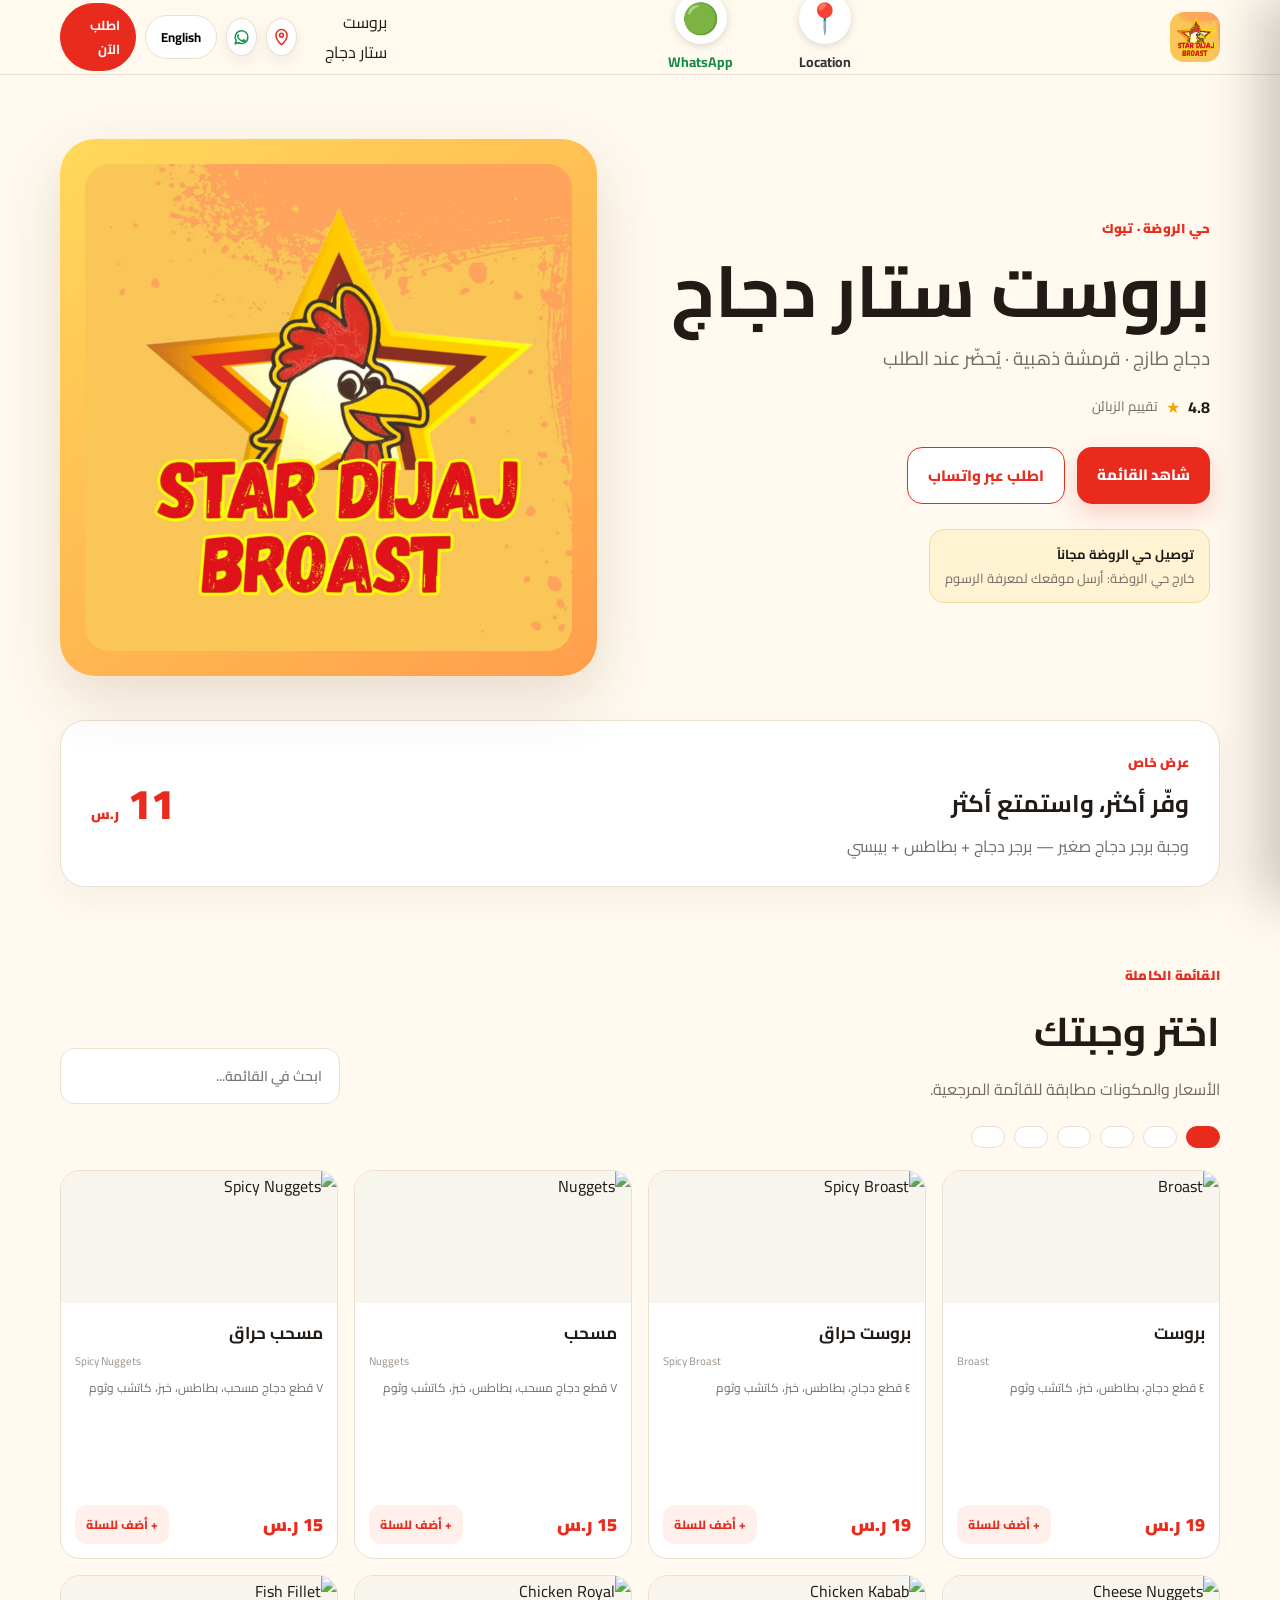
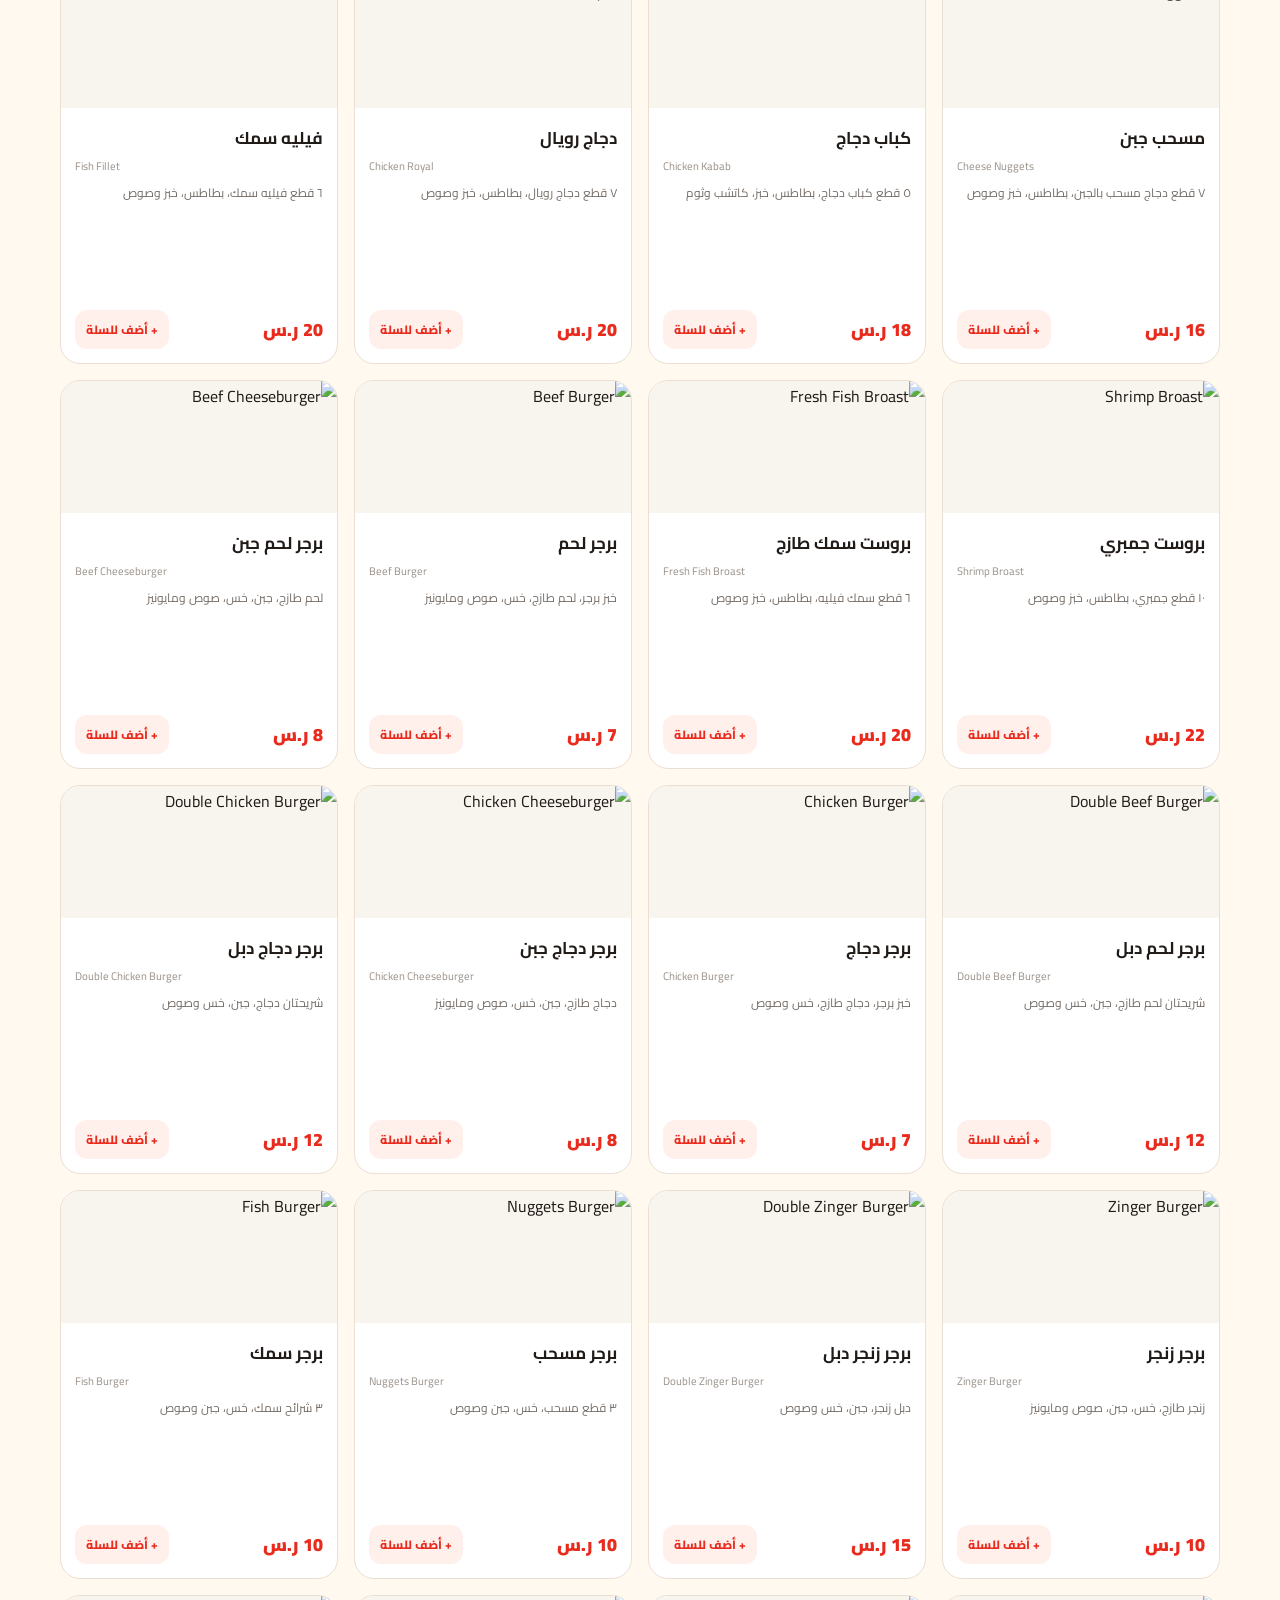
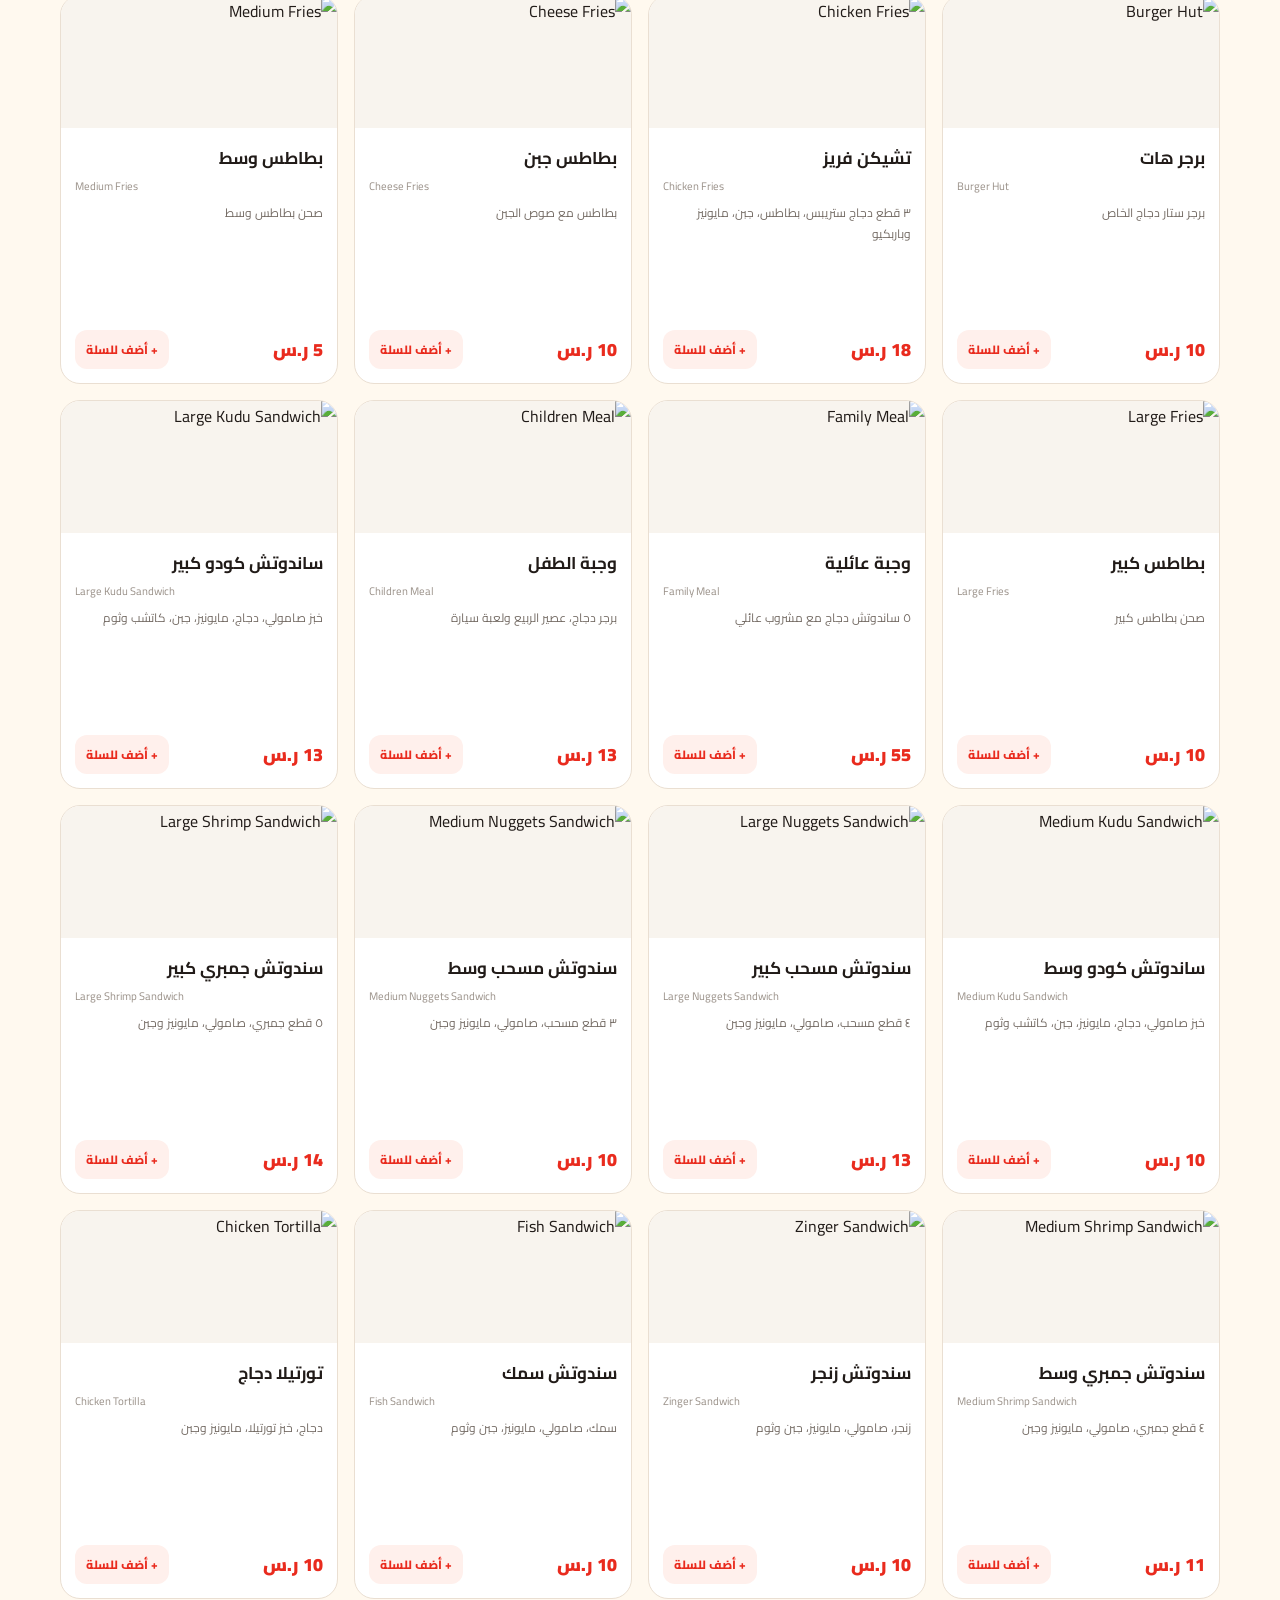
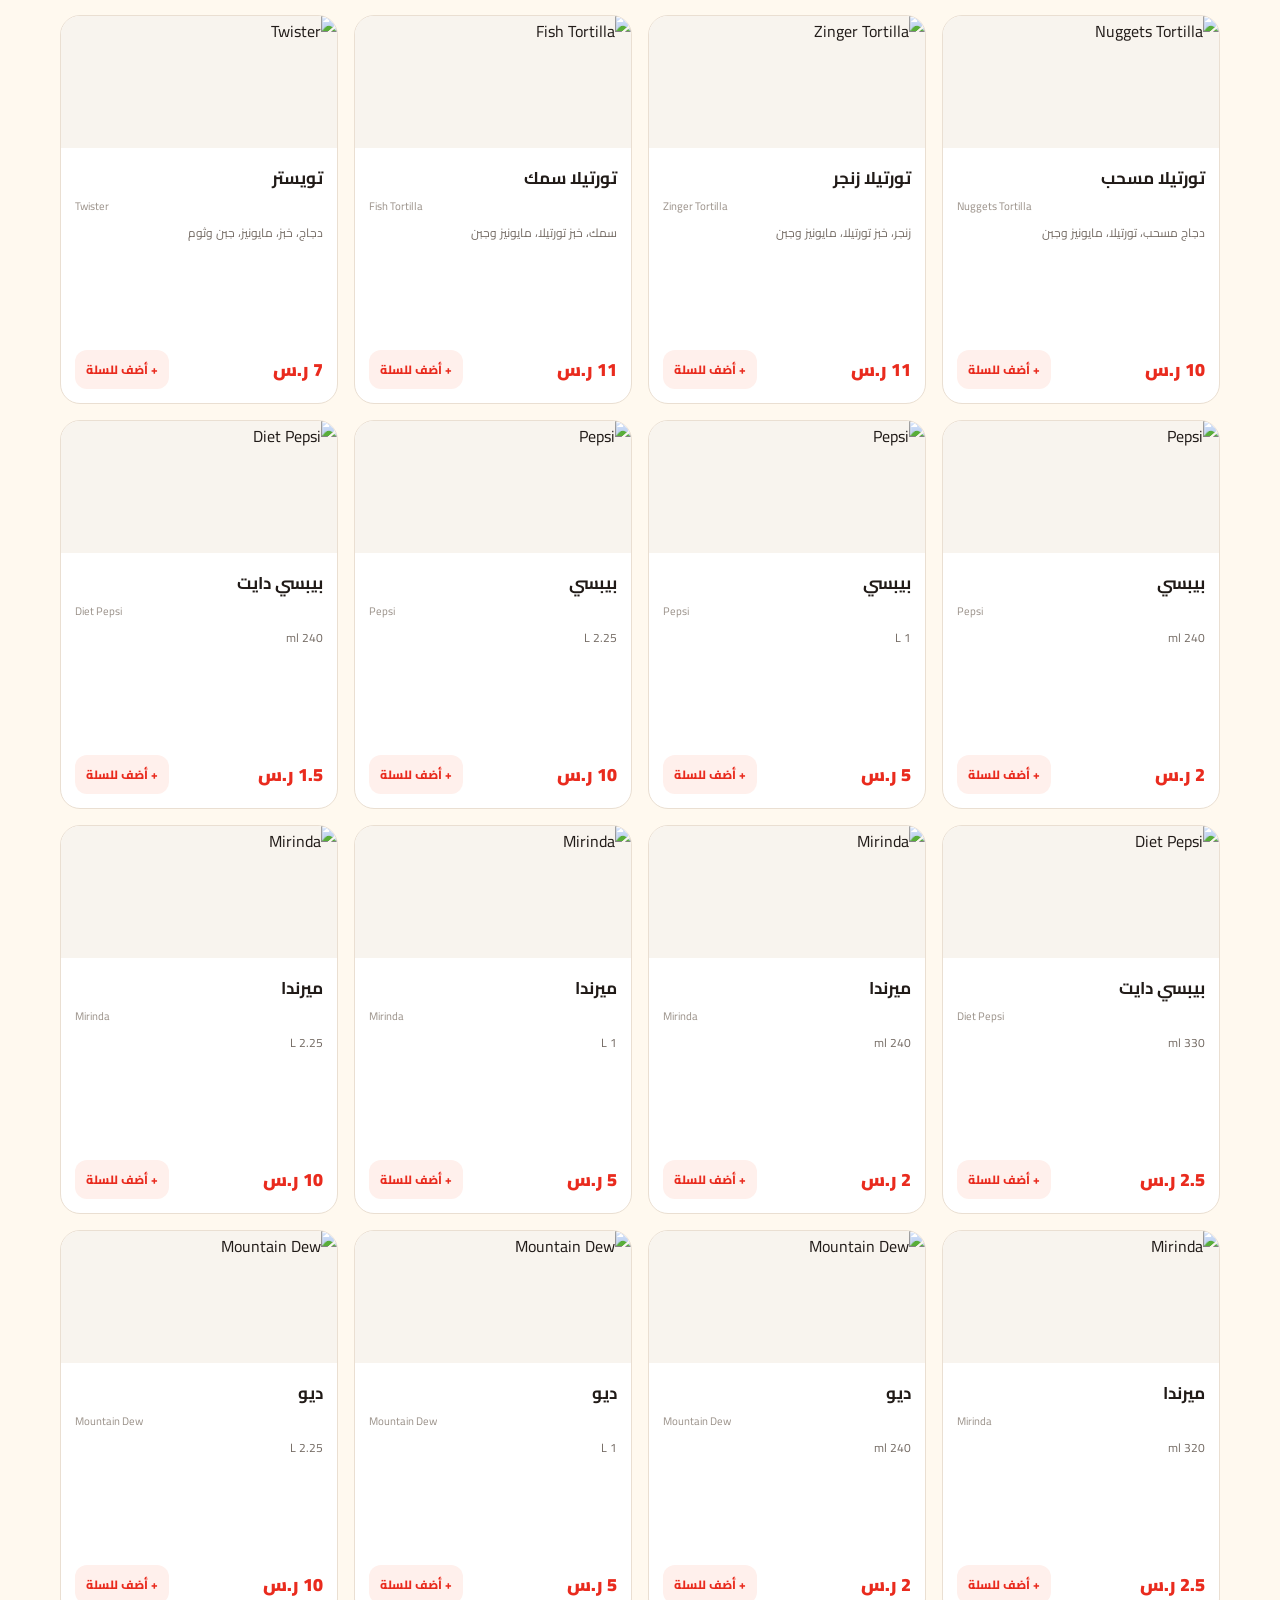
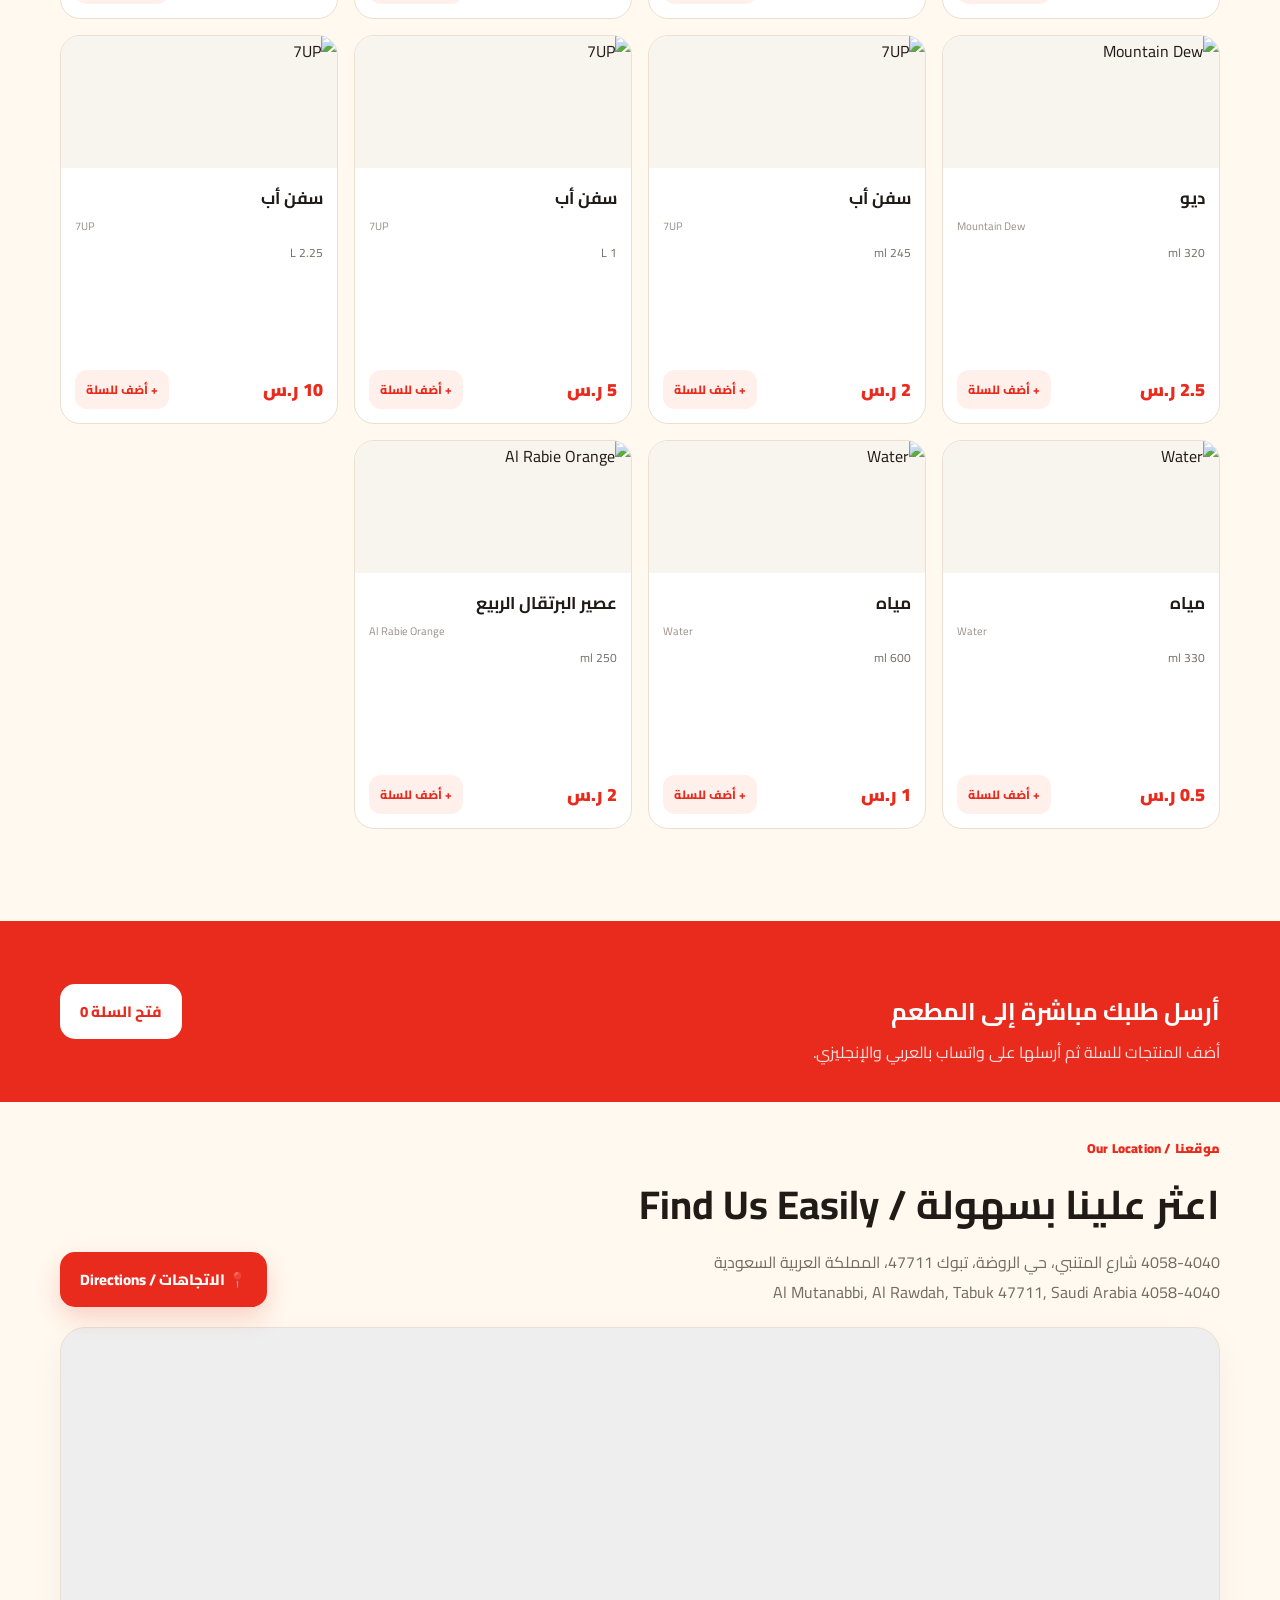
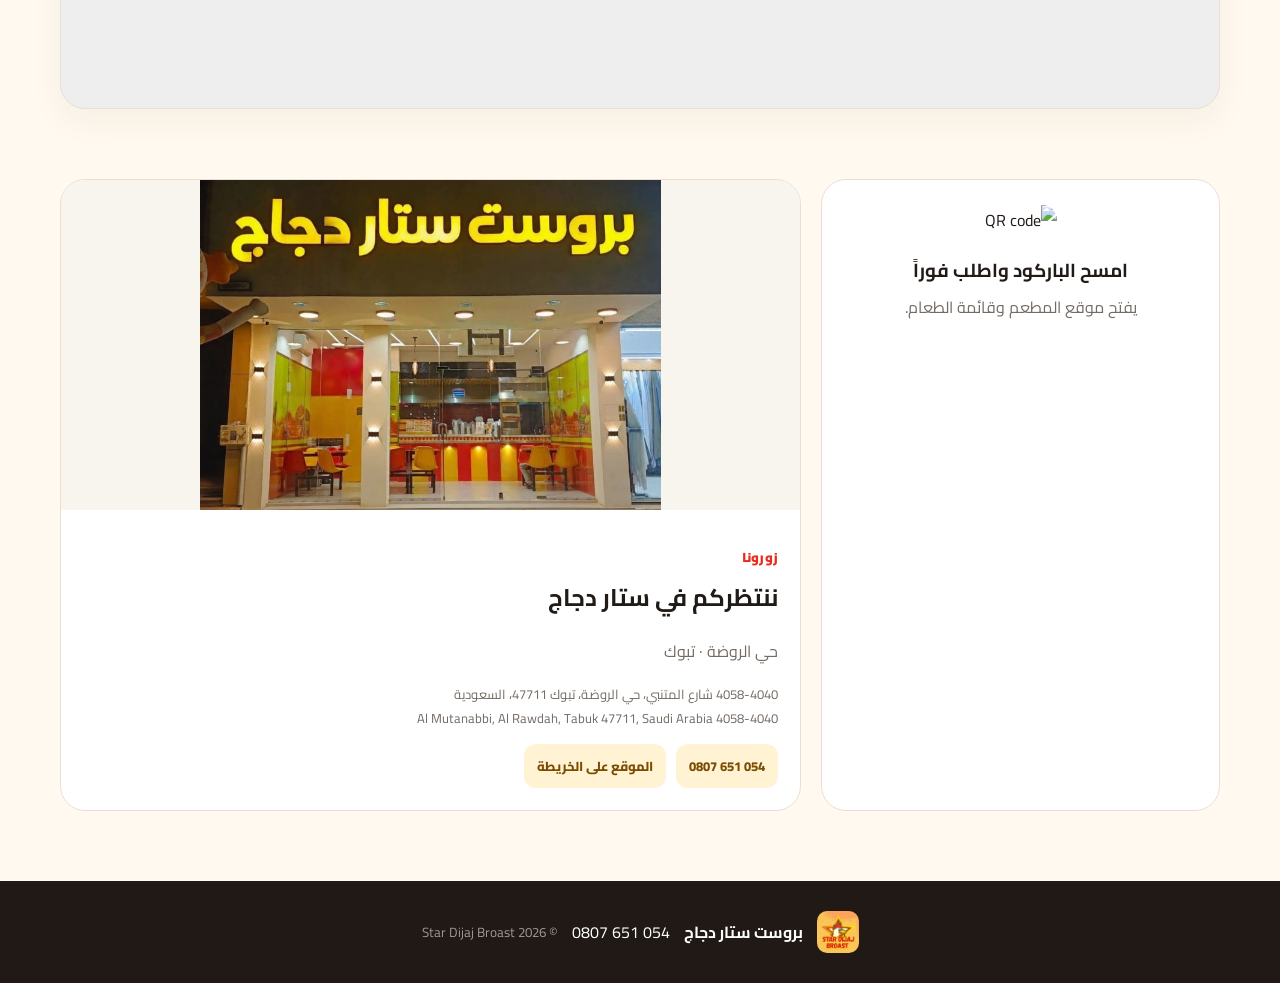
==== index.html @ d55aab8c "Initial commit via Netlify [skip ci]" ====
<!doctype html>
<html lang="ar" dir="rtl">
<head>
<meta charset="utf-8">
<meta name="viewport" content="width=device-width,initial-scale=1">
<title>بروست ستار دجاج | Star Dijaj Broast</title>
<meta name="description" content="بروست ستار دجاج — طازج، مقرمش ولذيذ. حي الروضة، تبوك.">
<link rel="preconnect" href="https://fonts.googleapis.com">
<link rel="preconnect" href="https://fonts.gstatic.com" crossorigin>
<link href="https://fonts.googleapis.com/css2?family=Cairo:wght@400;600;700;800;900&display=swap" rel="stylesheet">
<link rel="stylesheet" href="style.css">
</head>
<body>
<header class="top">
  <div class="nav wrap">
    <a class="brand" href="#home"><img src="assets/logo.jpg" alt="Star Dijaj Broast">
<div class="logo-quick-actions" aria-label="Quick actions">
  <a class="logo-quick-action" href="https://www.google.com/maps/search/?api=1&query=Star+Dijaj+Broast,+4058-4040+Al+Mutanabbi,+Arrwadhah,+Tabuk+47711" target="_blank" rel="noopener" aria-label="Location">
    <span class="logo-action-icon location-icon">📍</span>
    <span>Location</span>
  </a>
  <a class="logo-quick-action whatsapp-quick" href="https://wa.me/966546510807" target="_blank" rel="noopener" aria-label="WhatsApp">
    <span class="logo-action-icon whatsapp-icon">🟢</span>
    <span>WhatsApp</span>
  </a>
</div><span>بروست ستار دجاج</span></a>
    <div class="nav-actions">
      <a class="icon-link location-icon" href="https://www.google.com/maps/search/?api=1&query=Star+Dijaj+Broast,+4058-4040+Al+Mutanabbi,+Arrwadhah,+Tabuk+47711" target="_blank" rel="noopener" aria-label="الموقع / Location" title="الموقع / Location">
        <svg viewBox="0 0 24 24" aria-hidden="true"><path d="M12 21s7-6.1 7-12A7 7 0 1 0 5 9c0 5.9 7 12 7 12Z"/><circle cx="12" cy="9" r="2.4"/></svg>
      </a>
      <a class="icon-link whatsapp-icon" href="https://wa.me/966546510807" target="_blank" rel="noopener" aria-label="واتساب / WhatsApp" title="واتساب / WhatsApp">
        <svg viewBox="0 0 24 24" aria-hidden="true"><path d="M20 11.6a8 8 0 0 1-11.8 7L4 20l1.4-4.1A8 8 0 1 1 20 11.6Z"/><path d="M9.2 8.3c-.2-.4-.4-.4-.7-.4h-.6c-.2 0-.5.1-.7.4-.2.3-.9.9-.9 2.1s.9 2.4 1 2.6c.1.2 1.8 2.9 4.5 3.9 2.2.9 2.7.7 3.2.7.5-.1 1.7-.7 1.9-1.3.2-.6.2-1.1.1-1.2-.1-.1-.3-.2-.6-.3l-1.8-.9c-.3-.1-.5-.1-.7.2l-.7.9c-.2.2-.4.3-.7.1-.4-.2-1.4-.5-2.6-1.6-1-.9-1.6-2-1.8-2.3-.2-.3 0-.5.2-.7l.5-.6c.2-.2.2-.4.1-.6l-.4-1Z"/></svg>
      </a>
      <button id="langBtn" class="ghost">EN</button>
      <a class="pill dark" href="#menu">اطلب الآن</a>
    </div>
  </div>
</header>

<main id="home">
<section class="hero wrap">
  <div class="hero-copy">
    <span class="eyebrow">حي الروضة · تبوك</span>
    <h1>بروست ستار دجاج</h1>
    <p>دجاج طازج · قرمشة ذهبية · يُحضّر عند الطلب</p>
    <div class="hero-rating"><b>4.8</b><span>★</span><small>تقييم الزبائن</small></div>
    <div class="hero-buttons">
      <a class="btn primary" href="#menu">شاهد القائمة</a>
      <a class="btn outline" href="https://wa.me/966546510807" target="_blank">اطلب عبر واتساب</a>
    </div>
    <div class="delivery"><b>توصيل حي الروضة مجاناً</b><br><span>خارج حي الروضة: أرسل موقعك لمعرفة الرسوم</span></div>
  </div>
  <div class="hero-art"><img src="assets/logo.jpg" alt="Star Dijaj logo"></div>
</section>

<section class="promo wrap">
  <div><span class="eyebrow">عرض خاص</span><h2>وفّر أكثر، واستمتع أكثر</h2><p>وجبة برجر دجاج صغير — برجر دجاج + بطاطس + بيبسي</p></div>
  <div class="promo-price">11 <small>ر.س</small></div>
</section>

<section id="menu" class="menu-section wrap">
  <div class="section-head">
    <div><span class="eyebrow">القائمة الكاملة</span><h2>اختر وجبتك</h2><p>الأسعار والمكونات مطابقة للقائمة المرجعية.</p></div>
    <div class="search"><input id="search" placeholder="ابحث في القائمة..."></div>
  </div>
  <div class="tabs" id="tabs">
    <button class="active" data-cat="all">الكل</button>
    <button data-cat="broast">البروست</button>
    <button data-cat="burger">البرجر</button>
    <button data-cat="meals">الوجبات والبطاطس</button>
    <button data-cat="sandwich">ساندوتش وتورتيلا</button>
    <button data-cat="drinks">المشروبات</button>
  </div>
  <div id="grid" class="grid"></div>
</section>

<section class="order-banner">
  <div class="wrap order-inner">
    <div><span class="eyebrow">إتمام الطلب</span><h2>أرسل طلبك مباشرة إلى المطعم</h2><p>أضف المنتجات للسلة ثم أرسلها على واتساب بالعربي والإنجليزي.</p></div>
    <button id="openCart" class="btn light">فتح السلة <span id="count">0</span></button>
  </div>
</section>

<section class="map-section wrap">
  <div class="section-head">
    <div><span class="eyebrow">موقعنا / Our Location</span><h2>اعثر علينا بسهولة / Find Us Easily</h2>
    <p>4058-4040 شارع المتنبي، حي الروضة، تبوك 47711، المملكة العربية السعودية<br>
    4058-4040 Al Mutanabbi, Al Rawdah, Tabuk 47711, Saudi Arabia</p></div>
    <a class="btn primary" href="https://www.google.com/maps/search/?api=1&query=Star+Dijaj+Broast,+4058-4040+Al+Mutanabbi,+Arrwadhah,+Tabuk+47711" target="_blank">📍 الاتجاهات / Directions</a>
  </div>
  <div class="map-frame">
    <iframe title="Star Dijaj Broast location" src="https://www.google.com/maps?q=Star%20Dijaj%20Broast%2C%204058-4040%20Al%20Mutanabbi%2C%20Arrwadhah%2C%20Tabuk%2047711&output=embed" loading="lazy"></iframe>
  </div>
</section>

<section class="location wrap">
  <div class="qr-card">
    <img src="https://stardijaj.store/assets/delivery-qr-BiIwGq3Q.jpg" alt="QR code">
    <div><h3>امسح الباركود واطلب فوراً</h3><p>يفتح موقع المطعم وقائمة الطعام.</p></div>
  </div>
  <div class="store-card">
    <img src="assets/storefront.jpg" alt="واجهة مطعم ستار دجاج">
    <div class="store-copy"><span class="eyebrow">زورونا</span><h2>ننتظركم في ستار دجاج</h2><p>حي الروضة · تبوك</p><p class="address">4058-4040 شارع المتنبي، حي الروضة، تبوك 47711، السعودية<br>4058-4040 Al Mutanabbi, Al Rawdah, Tabuk 47711, Saudi Arabia</p><div class="links"><a href="https://wa.me/966546510807" target="_blank">054 651 0807</a><a href="https://maps.google.com/?q=Star+Dijaj+Broast-+ستار+دجاج+بروست,+4058-4040+Al+Mutanabbi,+Arrwadhah,+Tabuk+47711" target="_blank">الموقع على الخريطة</a></div></div>
  </div>
</section>

<footer><img src="assets/logo.jpg" alt=""><b>بروست ستار دجاج</b><span>054 651 0807</span><small>© 2026 Star Dijaj Broast</small></footer>
</main>

<aside id="cart" class="cart">
  <div class="cart-head"><h3>سلة طلبك</h3><button id="closeCart">×</button></div>
  <div id="cartItems" class="cart-items"></div>
  <div class="cart-foot"><div><span>الإجمالي</span><b id="total">0 ر.س</b></div><button id="whatsapp" class="btn primary full">إرسال الطلب عبر واتساب</button></div>
</aside>
<div id="overlay"></div>
<script>window.MENU=[{"c": "broast", "ar": "بروست", "en": "Broast", "d": "٤ قطع دجاج، بطاطس، خبز، كاتشب وثوم", "price": 19, "img": "https://stardijaj.store/assets/broast-GVNLBwuZ.jpg"}, {"c": "broast", "ar": "بروست حراق", "en": "Spicy Broast", "d": "٤ قطع دجاج، بطاطس، خبز، كاتشب وثوم", "price": 19, "img": "https://stardijaj.store/assets/broast-spicy-B_WM3dFx.jpg"}, {"c": "broast", "ar": "مسحب", "en": "Nuggets", "d": "٧ قطع دجاج مسحب، بطاطس، خبز، كاتشب وثوم", "price": 15, "img": "https://stardijaj.store/assets/nuggets-spicy-BeYF5mnL.jpg"}, {"c": "broast", "ar": "مسحب حراق", "en": "Spicy Nuggets", "d": "٧ قطع دجاج مسحب، بطاطس، خبز، كاتشب وثوم", "price": 15, "img": "https://stardijaj.store/assets/nuggets-spicy-BeYF5mnL.jpg"}, {"c": "broast", "ar": "مسحب جبن", "en": "Cheese Nuggets", "d": "٧ قطع دجاج مسحب بالجبن، بطاطس، خبز وصوص", "price": 16, "img": "https://stardijaj.store/assets/nuggets-spicy-BeYF5mnL.jpg"}, {"c": "broast", "ar": "كباب دجاج", "en": "Chicken Kabab", "d": "٥ قطع كباب دجاج، بطاطس، خبز، كاتشب وثوم", "price": 18, "img": "https://stardijaj.store/assets/chicken-kabab-CfZDGxdh.jpg"}, {"c": "broast", "ar": "دجاج رويال", "en": "Chicken Royal", "d": "٧ قطع دجاج رويال، بطاطس، خبز وصوص", "price": 20, "img": "https://stardijaj.store/assets/chicken-royal-DqKS4nuv.jpg"}, {"c": "broast", "ar": "فيليه سمك", "en": "Fish Fillet", "d": "٦ قطع فيليه سمك، بطاطس، خبز وصوص", "price": 20, "img": "https://stardijaj.store/assets/v5-fish-fillet-BZMzqTvt.jpg"}, {"c": "broast", "ar": "بروست جمبري", "en": "Shrimp Broast", "d": "١٠ قطع جمبري، بطاطس، خبز وصوص", "price": 22, "img": "https://stardijaj.store/assets/shrimp-broast-B0qQeVFr.jpg"}, {"c": "broast", "ar": "بروست سمك طازج", "en": "Fresh Fish Broast", "d": "٦ قطع سمك فيليه، بطاطس، خبز وصوص", "price": 20, "img": "https://stardijaj.store/assets/v5-fresh-fish-broast-CVdD8TCQ.jpg"}, {"c": "burger", "ar": "برجر لحم", "en": "Beef Burger", "d": "خبز برجر، لحم طازج، خس، صوص ومايونيز", "price": 7, "img": "https://stardijaj.store/assets/v2-beef-burger-BCPGP25t.jpg"}, {"c": "burger", "ar": "برجر لحم جبن", "en": "Beef Cheeseburger", "d": "لحم طازج، جبن، خس، صوص ومايونيز", "price": 8, "img": "https://stardijaj.store/assets/v2-beef-cheese-Dwyz_VO5.jpg"}, {"c": "burger", "ar": "برجر لحم دبل", "en": "Double Beef Burger", "d": "شريحتان لحم طازج، جبن، خس وصوص", "price": 12, "img": "https://stardijaj.store/assets/v2-beef-double-Cp86HEQS.jpg"}, {"c": "burger", "ar": "برجر دجاج", "en": "Chicken Burger", "d": "خبز برجر، دجاج طازج، خس وصوص", "price": 7, "img": "https://stardijaj.store/assets/chicken-burger-CiI8Rq4U.jpg"}, {"c": "burger", "ar": "برجر دجاج جبن", "en": "Chicken Cheeseburger", "d": "دجاج طازج، جبن، خس، صوص ومايونيز", "price": 8, "img": "https://stardijaj.store/assets/chicken-burger-cheese-HKN4WnnX.jpg"}, {"c": "burger", "ar": "برجر دجاج دبل", "en": "Double Chicken Burger", "d": "شريحتان دجاج، جبن، خس وصوص", "price": 12, "img": "https://stardijaj.store/assets/v2-beef-double-Cp86HEQS.jpg"}, {"c": "burger", "ar": "برجر زنجر", "en": "Zinger Burger", "d": "زنجر طازج، خس، جبن، صوص ومايونيز", "price": 10, "img": "https://stardijaj.store/assets/burger-zinger-CRnFYqDU.jpg"}, {"c": "burger", "ar": "برجر زنجر دبل", "en": "Double Zinger Burger", "d": "دبل زنجر، جبن، خس وصوص", "price": 15, "img": "https://stardijaj.store/assets/burger-zinger-double-yb-TxH1R.jpg"}, {"c": "burger", "ar": "برجر مسحب", "en": "Nuggets Burger", "d": "٣ قطع مسحب، خس، جبن وصوص", "price": 10, "img": "https://stardijaj.store/assets/v2-nuggets-burger-BM9RyeOK.jpg"}, {"c": "burger", "ar": "برجر سمك", "en": "Fish Burger", "d": "٣ شرائح سمك، خس، جبن وصوص", "price": 10, "img": "https://stardijaj.store/assets/v2-fish-burger-snDawSrT.jpg"}, {"c": "burger", "ar": "برجر هات", "en": "Burger Hut", "d": "برجر ستار دجاج الخاص", "price": 10, "img": "https://stardijaj.store/assets/v2-burger-hut-rNLWHa4F.jpg"}, {"c": "meals", "ar": "تشيكن فريز", "en": "Chicken Fries", "d": "٣ قطع دجاج ستريبس، بطاطس، جبن، مايونيز وباربكيو", "price": 18, "img": "https://stardijaj.store/assets/chicken-fries-4_kKnIa8.jpg"}, {"c": "meals", "ar": "بطاطس جبن", "en": "Cheese Fries", "d": "بطاطس مع صوص الجبن", "price": 10, "img": "https://stardijaj.store/assets/cheese-fries-PHZWeEpp.jpg"}, {"c": "meals", "ar": "بطاطس وسط", "en": "Medium Fries", "d": "صحن بطاطس وسط", "price": 5, "img": "https://stardijaj.store/assets/v2-fries-medium-DnjX3fOI.jpg"}, {"c": "meals", "ar": "بطاطس كبير", "en": "Large Fries", "d": "صحن بطاطس كبير", "price": 10, "img": "https://stardijaj.store/assets/v2-fries-large-DdK3H8H3.jpg"}, {"c": "meals", "ar": "وجبة عائلية", "en": "Family Meal", "d": "٥ ساندوتش دجاج مع مشروب عائلي", "price": 55, "img": "https://stardijaj.store/assets/family-meal-D6KkVOwK.jpg"}, {"c": "meals", "ar": "وجبة الطفل", "en": "Children Meal", "d": "برجر دجاج، عصير الربيع ولعبة سيارة", "price": 13, "img": "https://stardijaj.store/assets/v2-children-meal-DRZDdAWJ.jpg"}, {"c": "sandwich", "ar": "ساندوتش كودو كبير", "en": "Large Kudu Sandwich", "d": "خبز صامولي، دجاج، مايونيز، جبن، كاتشب وثوم", "price": 13, "img": "https://stardijaj.store/assets/kudu-l-CE8dHeWx.jpg"}, {"c": "sandwich", "ar": "ساندوتش كودو وسط", "en": "Medium Kudu Sandwich", "d": "خبز صامولي، دجاج، مايونيز، جبن، كاتشب وثوم", "price": 10, "img": "https://stardijaj.store/assets/kudu-m-CS5-FK3v.jpg"}, {"c": "sandwich", "ar": "سندوتش مسحب كبير", "en": "Large Nuggets Sandwich", "d": "٤ قطع مسحب، صامولي، مايونيز وجبن", "price": 13, "img": "https://stardijaj.store/assets/nuggets-sandwich-92Rbp2xL.jpg"}, {"c": "sandwich", "ar": "سندوتش مسحب وسط", "en": "Medium Nuggets Sandwich", "d": "٣ قطع مسحب، صامولي، مايونيز وجبن", "price": 10, "img": "https://stardijaj.store/assets/nuggets-sandwich-92Rbp2xL.jpg"}, {"c": "sandwich", "ar": "سندوتش جمبري كبير", "en": "Large Shrimp Sandwich", "d": "٥ قطع جمبري، صامولي، مايونيز وجبن", "price": 14, "img": "https://stardijaj.store/assets/v2-shrimp-sandwich-Cz-KFs40.jpg"}, {"c": "sandwich", "ar": "سندوتش جمبري وسط", "en": "Medium Shrimp Sandwich", "d": "٤ قطع جمبري، صامولي، مايونيز وجبن", "price": 11, "img": "https://stardijaj.store/assets/v2-shrimp-sandwich-Cz-KFs40.jpg"}, {"c": "sandwich", "ar": "سندوتش زنجر", "en": "Zinger Sandwich", "d": "زنجر، صامولي، مايونيز، جبن وثوم", "price": 10, "img": "https://stardijaj.store/assets/v2-zinger-sandwich-DPuSvUF5.jpg"}, {"c": "sandwich", "ar": "سندوتش سمك", "en": "Fish Sandwich", "d": "سمك، صامولي، مايونيز، جبن وثوم", "price": 10, "img": "https://stardijaj.store/assets/v2-fish-sandwich-CoMq4Sn5.jpg"}, {"c": "sandwich", "ar": "تورتيلا دجاج", "en": "Chicken Tortilla", "d": "دجاج، خبز تورتيلا، مايونيز وجبن", "price": 10, "img": "https://stardijaj.store/assets/tortilla-chicken-Ch1c_AY7.jpg"}, {"c": "sandwich", "ar": "تورتيلا مسحب", "en": "Nuggets Tortilla", "d": "دجاج مسحب، تورتيلا، مايونيز وجبن", "price": 10, "img": "https://stardijaj.store/assets/tortilla-nuggets-S2UqVXJS.jpg"}, {"c": "sandwich", "ar": "تورتيلا زنجر", "en": "Zinger Tortilla", "d": "زنجر، خبز تورتيلا، مايونيز وجبن", "price": 11, "img": "https://stardijaj.store/assets/tortilla-zinger-CkX8j8an.jpg"}, {"c": "sandwich", "ar": "تورتيلا سمك", "en": "Fish Tortilla", "d": "سمك، خبز تورتيلا، مايونيز وجبن", "price": 11, "img": "https://stardijaj.store/assets/tortilla-fish-DjrH7pvN.jpg"}, {"c": "sandwich", "ar": "تويستر", "en": "Twister", "d": "دجاج، خبز، مايونيز، جبن وثوم", "price": 7, "img": "https://stardijaj.store/assets/twister-uuqLaCiQ.jpg"}, {"c": "drinks", "ar": "بيبسي", "en": "Pepsi", "d": "240 ml", "price": 2, "img": "https://stardijaj.store/assets/v3-pepsi-can-DF_Le2O6.jpg"}, {"c": "drinks", "ar": "بيبسي", "en": "Pepsi", "d": "1 L", "price": 5, "img": "https://stardijaj.store/assets/v3-pepsi-bottle-BL5MmxU7.jpg"}, {"c": "drinks", "ar": "بيبسي", "en": "Pepsi", "d": "2.25 L", "price": 10, "img": "https://stardijaj.store/assets/v3-pepsi-bottle-BL5MmxU7.jpg"}, {"c": "drinks", "ar": "بيبسي دايت", "en": "Diet Pepsi", "d": "240 ml", "price": 1.5, "img": "https://stardijaj.store/assets/v3-diet-can-C53BG7RW.jpg"}, {"c": "drinks", "ar": "بيبسي دايت", "en": "Diet Pepsi", "d": "330 ml", "price": 2.5, "img": "https://stardijaj.store/assets/v3-diet-can-C53BG7RW.jpg"}, {"c": "drinks", "ar": "ميرندا", "en": "Mirinda", "d": "240 ml", "price": 2, "img": "https://stardijaj.store/assets/v4-mirinda-can-C6GbXX8B.jpg"}, {"c": "drinks", "ar": "ميرندا", "en": "Mirinda", "d": "1 L", "price": 5, "img": "https://stardijaj.store/assets/v4-mirinda-bottle-fGEal0B2.jpg"}, {"c": "drinks", "ar": "ميرندا", "en": "Mirinda", "d": "2.25 L", "price": 10, "img": "https://stardijaj.store/assets/v4-mirinda-bottle-fGEal0B2.jpg"}, {"c": "drinks", "ar": "ميرندا", "en": "Mirinda", "d": "320 ml", "price": 2.5, "img": "https://stardijaj.store/assets/v4-mirinda-can-C6GbXX8B.jpg"}, {"c": "drinks", "ar": "ديو", "en": "Mountain Dew", "d": "240 ml", "price": 2, "img": "https://stardijaj.store/assets/drink-dew-yAICeirK.jpg"}, {"c": "drinks", "ar": "ديو", "en": "Mountain Dew", "d": "1 L", "price": 5, "img": "https://stardijaj.store/assets/v3-dew-bottle-CLOHH8j8.jpg"}, {"c": "drinks", "ar": "ديو", "en": "Mountain Dew", "d": "2.25 L", "price": 10, "img": "https://stardijaj.store/assets/v3-dew-bottle-CLOHH8j8.jpg"}, {"c": "drinks", "ar": "ديو", "en": "Mountain Dew", "d": "320 ml", "price": 2.5, "img": "https://stardijaj.store/assets/drink-dew-yAICeirK.jpg"}, {"c": "drinks", "ar": "سفن أب", "en": "7UP", "d": "245 ml", "price": 2, "img": "https://stardijaj.store/assets/v2-7up-Cghfe8Fx.jpg"}, {"c": "drinks", "ar": "سفن أب", "en": "7UP", "d": "1 L", "price": 5, "img": "https://stardijaj.store/assets/v3-7up-bottle-CvzzQUlw.jpg"}, {"c": "drinks", "ar": "سفن أب", "en": "7UP", "d": "2.25 L", "price": 10, "img": "https://stardijaj.store/assets/v3-7up-bottle-CvzzQUlw.jpg"}, {"c": "drinks", "ar": "مياه", "en": "Water", "d": "330 ml", "price": 0.5, "img": "https://stardijaj.store/assets/v3-water-small-DW0N7NjU.jpg"}, {"c": "drinks", "ar": "مياه", "en": "Water", "d": "600 ml", "price": 1, "img": "https://stardijaj.store/assets/v3-water-large-D75ZvFtp.jpg"}, {"c": "drinks", "ar": "عصير البرتقال الربيع", "en": "Al Rabie Orange", "d": "250 ml", "price": 2, "img": "https://stardijaj.store/assets/v4-juice-CyVQHhSU.jpg"}];</script>
<script src="script.js"></script>
</body>
</html>
---- style.css ----
:root{--red:#e92b1e;--yellow:#ffd24a;--orange:#ff8c24;--ink:#211b18;--cream:#fff9ef;--muted:#746b64;--line:#eadfd2}
*{box-sizing:border-box}html{scroll-behavior:smooth}body{margin:0;font-family:Cairo,Arial,sans-serif;background:var(--cream);color:var(--ink)}a{text-decoration:none;color:inherit}.wrap{width:min(1160px,92%);margin:auto}.top{position:sticky;top:0;z-index:20;background:rgba(255,249,239,.94);backdrop-filter:blur(12px);border-bottom:1px solid var(--line)}.nav{height:74px;display:flex;align-items:center;justify-content:space-between;gap:20px}.brand{display:flex;align-items:center;gap:10px;font-weight:900}.brand img{width:50px;height:50px;border-radius:14px;object-fit:cover}.nav-actions{display:flex;gap:9px;align-items:center}.icon-link{width:38px;height:38px;border-radius:50%;display:grid;place-items:center;background:#fff;border:1px solid var(--line);box-shadow:0 5px 14px rgba(50,30,10,.07);transition:.2s}.icon-link svg{width:19px;height:19px;fill:none;stroke:currentColor;stroke-width:1.9;stroke-linecap:round;stroke-linejoin:round}.icon-link:hover{transform:translateY(-2px);box-shadow:0 8px 18px rgba(50,30,10,.12)}.location-icon{color:var(--red)}.whatsapp-icon{color:#159447}.whatsapp-icon svg path:nth-child(2){fill:currentColor;stroke:none}.whatsapp-icon svg path:first-child{stroke:currentColor}.whatsapp-icon svg circle{display:none}
.ghost,.pill{border:1px solid var(--line);background:white;border-radius:999px;padding:9px 15px;font:700 13px Cairo;cursor:pointer}.pill.dark{background:var(--red);color:#fff;border-color:var(--red)}.hero{display:grid;grid-template-columns:1.05fr .95fr;gap:30px;align-items:center;padding:64px 0 44px}.hero-copy{padding:10px}.eyebrow{color:var(--red);font-weight:900;font-size:13px;letter-spacing:.2px}.hero h1{font-size:clamp(38px,6vw,72px);line-height:1.08;margin:10px 0}.hero p{font-size:19px;color:var(--muted);margin:0 0 16px}.hero-rating{display:flex;align-items:center;gap:8px}.hero-rating span{color:#f3a400}.hero-rating small{color:var(--muted)}.hero-buttons{display:flex;gap:12px;flex-wrap:wrap;margin:25px 0}.btn{border:0;border-radius:15px;padding:13px 20px;font:800 15px Cairo;cursor:pointer}.primary{background:var(--red);color:white;box-shadow:0 10px 25px rgba(233,43,30,.2)}.outline{border:1px solid var(--red);color:var(--red);background:#fff}.light{background:#fff;color:var(--red)}.delivery{background:#fff3d3;border:1px solid #f2db98;border-radius:15px;padding:12px 15px;display:inline-block;font-size:13px}.delivery span{color:var(--muted)}.hero-art{background:linear-gradient(145deg,#ffd95a,#ff9e4c);border-radius:35px;padding:25px;box-shadow:0 22px 60px rgba(103,57,10,.15);display:grid;place-items:center}.hero-art img{width:min(100%,500px);aspect-ratio:1/1;object-fit:cover;border-radius:25px}.promo{background:#fff;border:1px solid var(--line);border-radius:25px;padding:25px 30px;display:flex;align-items:center;justify-content:space-between;gap:20px;box-shadow:0 12px 35px rgba(50,30,10,.05)}.promo h2{margin:5px 0}.promo p{margin:0;color:var(--muted)}.promo-price{font-size:42px;font-weight:900;color:var(--red);white-space:nowrap}.promo-price small{font-size:14px}.menu-section{padding:72px 0}.section-head{display:flex;justify-content:space-between;gap:20px;align-items:end}.section-head h2{font-size:40px;margin:5px 0}.section-head p{color:var(--muted);margin:0}.search input{width:280px;padding:14px 17px;border:1px solid var(--line);border-radius:14px;font:600 14px Cairo;background:white}.tabs{display:flex;gap:9px;overflow:auto;padding:22px 0}.tabs button{white-space:nowrap;border:1px solid var(--line);background:#fff;border-radius:999px;padding:10px 16px;font:700 13px Cairo;cursor:pointer}.tabs button.active{background:var(--red);border-color:var(--red);color:#fff}.grid{display:grid;grid-template-columns:repeat(4,1fr);gap:16px}.card{background:#fff;border:1px solid var(--line);border-radius:20px;overflow:hidden;display:flex;flex-direction:column;min-width:0;transition:.2s}.card:hover{transform:translateY(-3px);box-shadow:0 14px 30px rgba(50,30,10,.08)}.card img{width:100%;height:210px;object-fit:contain;background:#f8f4ee}.card-body{padding:14px;display:flex;flex-direction:column;gap:7px;height:100%}.card h3{margin:0;font-size:17px}.en{font-size:11px;color:#9a9189}.desc{color:var(--muted);font-size:12px;line-height:1.7;min-height:42px}.card-bottom{display:flex;justify-content:space-between;align-items:center;margin-top:auto;gap:8px}.price{font-size:18px;font-weight:900;color:var(--red)}.add{background:#fff0ec;color:var(--red);border:0;border-radius:12px;padding:8px 11px;font:800 12px Cairo;cursor:pointer}.order-banner{background:var(--red);color:#fff;padding:35px 0;margin-top:20px}.order-inner{display:flex;justify-content:space-between;align-items:center;gap:20px}.order-banner h2{margin:3px 0}.order-banner p{margin:0;opacity:.85}.location{padding:70px 0;display:grid;grid-template-columns:.7fr 1.3fr;gap:20px}.qr-card,.store-card{background:#fff;border:1px solid var(--line);border-radius:25px;overflow:hidden}.qr-card{padding:25px;text-align:center}.qr-card img{width:100%;max-width:330px;border-radius:18px}.qr-card h3{margin-bottom:4px}.qr-card p{color:var(--muted);margin-top:0}.store-card img{width:100%;height:330px;object-fit:contain;background:#f8f4ee}.store-copy{padding:22px}.store-copy h2{margin:4px 0}.store-copy p{color:var(--muted)}.links{display:flex;gap:10px;flex-wrap:wrap}.links a{padding:10px 13px;background:#fff3d3;border-radius:12px;color:#7a4b00;font-weight:800;font-size:13px}footer{padding:30px 4%;background:#201916;color:#fff;display:flex;align-items:center;justify-content:center;gap:14px;flex-wrap:wrap}footer img{width:42px;height:42px;border-radius:10px;object-fit:cover}footer small{opacity:.55}.cart{position:fixed;top:0;right:-430px;width:min(430px,94vw);height:100vh;background:#fff;z-index:50;display:flex;flex-direction:column;transition:.3s;box-shadow:-20px 0 50px rgba(0,0,0,.2)}.cart.open{right:0}.cart-head{padding:20px;border-bottom:1px solid var(--line);display:flex;justify-content:space-between}.cart-head button{border:0;background:#f3eee8;border-radius:50%;width:34px;height:34px;font-size:24px}.cart-items{padding:15px;overflow:auto;flex:1}.cart-row{display:grid;grid-template-columns:56px 1fr auto;gap:10px;align-items:center;padding:10px 0;border-bottom:1px solid #eee}.cart-row img{width:56px;height:56px;border-radius:12px;object-fit:contain;background:#f8f4ee}.qty{display:flex;gap:7px;align-items:center;margin-top:4px}.qty button{border:1px solid var(--line);background:#fff;border-radius:7px;width:25px;height:25px}.cart-foot{padding:17px;border-top:1px solid var(--line)}.cart-foot>div{display:flex;justify-content:space-between;margin-bottom:12px}.full{width:100%}#overlay{display:none;position:fixed;inset:0;background:rgba(0,0,0,.45);z-index:40}#overlay.show{display:block}@media(max-width:900px){.hero{grid-template-columns:1fr}.hero-art{order:-1}.grid{grid-template-columns:repeat(2,1fr)}.location{grid-template-columns:1fr}.section-head{align-items:stretch;flex-direction:column}.search input{width:100%}}@media(max-width:560px){.nav{height:64px}.brand span{display:none}.hero{padding-top:28px}.hero h1{font-size:42px}.promo{padding:18px;align-items:flex-start}.promo-price{font-size:30px}.grid{grid-template-columns:1fr}.card img{height:230px}.order-inner{flex-direction:column;align-items:flex-start}.store-card img{height:280px}}

.en{display:block;direction:ltr;font-size:11px;color:#9a9189;margin-top:2px}
[dir="ltr"] .hero-copy,[dir="ltr"] .card-body,[dir="ltr"] .store-copy{text-align:left}
[dir="ltr"] .hero-buttons,[dir="ltr"] .links{justify-content:flex-start}
[dir="ltr"] .brand{direction:ltr}
[dir="ltr"] .tabs{direction:ltr}

.map-section{padding:30px 0 0}.map-frame{margin-top:20px;border:1px solid var(--line);border-radius:25px;overflow:hidden;background:#eee;box-shadow:0 12px 35px rgba(50,30,10,.05)}.map-frame iframe{display:block;width:100%;height:380px;border:0}.address{color:var(--muted);font-size:13px;line-height:1.9}

/* Quick actions directly below the main logo */
.logo-quick-actions{
  display:flex;
  justify-content:center;
  align-items:flex-start;
  gap:32px;
  margin:10px auto 18px;
  width:100%;
}
.logo-quick-action{
  display:flex;
  flex-direction:column;
  align-items:center;
  gap:5px;
  min-width:92px;
  text-decoration:none;
  font-size:14px;
  font-weight:700;
}
.logo-action-icon{
  width:52px;
  height:52px;
  border-radius:50%;
  display:flex;
  align-items:center;
  justify-content:center;
  font-size:30px;
  background:#fff;
  box-shadow:0 2px 9px rgba(0,0,0,.14);
}
.logo-quick-action span:last-child{color:#333}
.whatsapp-quick span:last-child{color:#168a45}
@media(max-width:480px){
  .logo-quick-actions{gap:22px;margin-top:8px}
  .logo-action-icon{width:50px;height:50px;font-size:29px}
  .logo-quick-action{font-size:13px;min-width:84px}
}
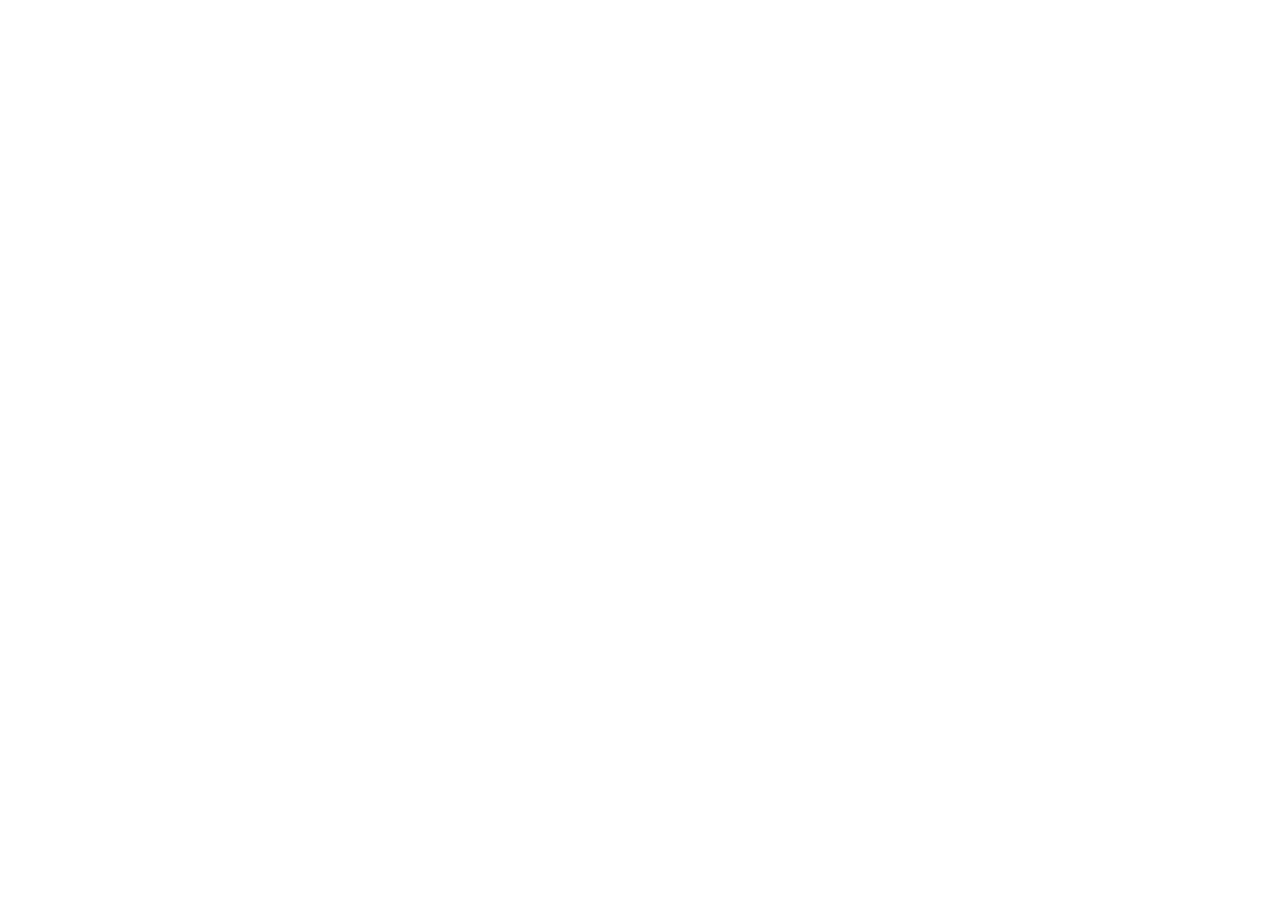
==== commit 7aafd2f2: "Add files via upload" ====
--- a/index.html
+++ b/index.html
@@ -1,119 +1 @@
-<!doctype html>
-<html lang="ar" dir="rtl">
-<head>
-<meta charset="utf-8">
-<meta name="viewport" content="width=device-width,initial-scale=1">
-<title>بروست ستار دجاج | Star Dijaj Broast</title>
-<meta name="description" content="بروست ستار دجاج — طازج، مقرمش ولذيذ. حي الروضة، تبوك.">
-<link rel="preconnect" href="https://fonts.googleapis.com">
-<link rel="preconnect" href="https://fonts.gstatic.com" crossorigin>
-<link href="https://fonts.googleapis.com/css2?family=Cairo:wght@400;600;700;800;900&display=swap" rel="stylesheet">
-<link rel="stylesheet" href="style.css">
-</head>
-<body>
-<header class="top">
-  <div class="nav wrap">
-    <a class="brand" href="#home"><img src="assets/logo.jpg" alt="Star Dijaj Broast">
-<div class="logo-quick-actions" aria-label="Quick actions">
-  <a class="logo-quick-action" href="https://www.google.com/maps/search/?api=1&query=Star+Dijaj+Broast,+4058-4040+Al+Mutanabbi,+Arrwadhah,+Tabuk+47711" target="_blank" rel="noopener" aria-label="Location">
-    <span class="logo-action-icon location-icon">📍</span>
-    <span>Location</span>
-  </a>
-  <a class="logo-quick-action whatsapp-quick" href="https://wa.me/966546510807" target="_blank" rel="noopener" aria-label="WhatsApp">
-    <span class="logo-action-icon whatsapp-icon">🟢</span>
-    <span>WhatsApp</span>
-  </a>
-</div><span>بروست ستار دجاج</span></a>
-    <div class="nav-actions">
-      <a class="icon-link location-icon" href="https://www.google.com/maps/search/?api=1&query=Star+Dijaj+Broast,+4058-4040+Al+Mutanabbi,+Arrwadhah,+Tabuk+47711" target="_blank" rel="noopener" aria-label="الموقع / Location" title="الموقع / Location">
-        <svg viewBox="0 0 24 24" aria-hidden="true"><path d="M12 21s7-6.1 7-12A7 7 0 1 0 5 9c0 5.9 7 12 7 12Z"/><circle cx="12" cy="9" r="2.4"/></svg>
-      </a>
-      <a class="icon-link whatsapp-icon" href="https://wa.me/966546510807" target="_blank" rel="noopener" aria-label="واتساب / WhatsApp" title="واتساب / WhatsApp">
-        <svg viewBox="0 0 24 24" aria-hidden="true"><path d="M20 11.6a8 8 0 0 1-11.8 7L4 20l1.4-4.1A8 8 0 1 1 20 11.6Z"/><path d="M9.2 8.3c-.2-.4-.4-.4-.7-.4h-.6c-.2 0-.5.1-.7.4-.2.3-.9.9-.9 2.1s.9 2.4 1 2.6c.1.2 1.8 2.9 4.5 3.9 2.2.9 2.7.7 3.2.7.5-.1 1.7-.7 1.9-1.3.2-.6.2-1.1.1-1.2-.1-.1-.3-.2-.6-.3l-1.8-.9c-.3-.1-.5-.1-.7.2l-.7.9c-.2.2-.4.3-.7.1-.4-.2-1.4-.5-2.6-1.6-1-.9-1.6-2-1.8-2.3-.2-.3 0-.5.2-.7l.5-.6c.2-.2.2-.4.1-.6l-.4-1Z"/></svg>
-      </a>
-      <button id="langBtn" class="ghost">EN</button>
-      <a class="pill dark" href="#menu">اطلب الآن</a>
-    </div>
-  </div>
-</header>
-
-<main id="home">
-<section class="hero wrap">
-  <div class="hero-copy">
-    <span class="eyebrow">حي الروضة · تبوك</span>
-    <h1>بروست ستار دجاج</h1>
-    <p>دجاج طازج · قرمشة ذهبية · يُحضّر عند الطلب</p>
-    <div class="hero-rating"><b>4.8</b><span>★</span><small>تقييم الزبائن</small></div>
-    <div class="hero-buttons">
-      <a class="btn primary" href="#menu">شاهد القائمة</a>
-      <a class="btn outline" href="https://wa.me/966546510807" target="_blank">اطلب عبر واتساب</a>
-    </div>
-    <div class="delivery"><b>توصيل حي الروضة مجاناً</b><br><span>خارج حي الروضة: أرسل موقعك لمعرفة الرسوم</span></div>
-  </div>
-  <div class="hero-art"><img src="assets/logo.jpg" alt="Star Dijaj logo"></div>
-</section>
-
-<section class="promo wrap">
-  <div><span class="eyebrow">عرض خاص</span><h2>وفّر أكثر، واستمتع أكثر</h2><p>وجبة برجر دجاج صغير — برجر دجاج + بطاطس + بيبسي</p></div>
-  <div class="promo-price">11 <small>ر.س</small></div>
-</section>
-
-<section id="menu" class="menu-section wrap">
-  <div class="section-head">
-    <div><span class="eyebrow">القائمة الكاملة</span><h2>اختر وجبتك</h2><p>الأسعار والمكونات مطابقة للقائمة المرجعية.</p></div>
-    <div class="search"><input id="search" placeholder="ابحث في القائمة..."></div>
-  </div>
-  <div class="tabs" id="tabs">
-    <button class="active" data-cat="all">الكل</button>
-    <button data-cat="broast">البروست</button>
-    <button data-cat="burger">البرجر</button>
-    <button data-cat="meals">الوجبات والبطاطس</button>
-    <button data-cat="sandwich">ساندوتش وتورتيلا</button>
-    <button data-cat="drinks">المشروبات</button>
-  </div>
-  <div id="grid" class="grid"></div>
-</section>
-
-<section class="order-banner">
-  <div class="wrap order-inner">
-    <div><span class="eyebrow">إتمام الطلب</span><h2>أرسل طلبك مباشرة إلى المطعم</h2><p>أضف المنتجات للسلة ثم أرسلها على واتساب بالعربي والإنجليزي.</p></div>
-    <button id="openCart" class="btn light">فتح السلة <span id="count">0</span></button>
-  </div>
-</section>
-
-<section class="map-section wrap">
-  <div class="section-head">
-    <div><span class="eyebrow">موقعنا / Our Location</span><h2>اعثر علينا بسهولة / Find Us Easily</h2>
-    <p>4058-4040 شارع المتنبي، حي الروضة، تبوك 47711، المملكة العربية السعودية<br>
-    4058-4040 Al Mutanabbi, Al Rawdah, Tabuk 47711, Saudi Arabia</p></div>
-    <a class="btn primary" href="https://www.google.com/maps/search/?api=1&query=Star+Dijaj+Broast,+4058-4040+Al+Mutanabbi,+Arrwadhah,+Tabuk+47711" target="_blank">📍 الاتجاهات / Directions</a>
-  </div>
-  <div class="map-frame">
-    <iframe title="Star Dijaj Broast location" src="https://www.google.com/maps?q=Star%20Dijaj%20Broast%2C%204058-4040%20Al%20Mutanabbi%2C%20Arrwadhah%2C%20Tabuk%2047711&output=embed" loading="lazy"></iframe>
-  </div>
-</section>
-
-<section class="location wrap">
-  <div class="qr-card">
-    <img src="https://stardijaj.store/assets/delivery-qr-BiIwGq3Q.jpg" alt="QR code">
-    <div><h3>امسح الباركود واطلب فوراً</h3><p>يفتح موقع المطعم وقائمة الطعام.</p></div>
-  </div>
-  <div class="store-card">
-    <img src="assets/storefront.jpg" alt="واجهة مطعم ستار دجاج">
-    <div class="store-copy"><span class="eyebrow">زورونا</span><h2>ننتظركم في ستار دجاج</h2><p>حي الروضة · تبوك</p><p class="address">4058-4040 شارع المتنبي، حي الروضة، تبوك 47711، السعودية<br>4058-4040 Al Mutanabbi, Al Rawdah, Tabuk 47711, Saudi Arabia</p><div class="links"><a href="https://wa.me/966546510807" target="_blank">054 651 0807</a><a href="https://maps.google.com/?q=Star+Dijaj+Broast-+ستار+دجاج+بروست,+4058-4040+Al+Mutanabbi,+Arrwadhah,+Tabuk+47711" target="_blank">الموقع على الخريطة</a></div></div>
-  </div>
-</section>
-
-<footer><img src="assets/logo.jpg" alt=""><b>بروست ستار دجاج</b><span>054 651 0807</span><small>© 2026 Star Dijaj Broast</small></footer>
-</main>
-
-<aside id="cart" class="cart">
-  <div class="cart-head"><h3>سلة طلبك</h3><button id="closeCart">×</button></div>
-  <div id="cartItems" class="cart-items"></div>
-  <div class="cart-foot"><div><span>الإجمالي</span><b id="total">0 ر.س</b></div><button id="whatsapp" class="btn primary full">إرسال الطلب عبر واتساب</button></div>
-</aside>
-<div id="overlay"></div>
-<script>window.MENU=[{"c": "broast", "ar": "بروست", "en": "Broast", "d": "٤ قطع دجاج، بطاطس، خبز، كاتشب وثوم", "price": 19, "img": "https://stardijaj.store/assets/broast-GVNLBwuZ.jpg"}, {"c": "broast", "ar": "بروست حراق", "en": "Spicy Broast", "d": "٤ قطع دجاج، بطاطس، خبز، كاتشب وثوم", "price": 19, "img": "https://stardijaj.store/assets/broast-spicy-B_WM3dFx.jpg"}, {"c": "broast", "ar": "مسحب", "en": "Nuggets", "d": "٧ قطع دجاج مسحب، بطاطس، خبز، كاتشب وثوم", "price": 15, "img": "https://stardijaj.store/assets/nuggets-spicy-BeYF5mnL.jpg"}, {"c": "broast", "ar": "مسحب حراق", "en": "Spicy Nuggets", "d": "٧ قطع دجاج مسحب، بطاطس، خبز، كاتشب وثوم", "price": 15, "img": "https://stardijaj.store/assets/nuggets-spicy-BeYF5mnL.jpg"}, {"c": "broast", "ar": "مسحب جبن", "en": "Cheese Nuggets", "d": "٧ قطع دجاج مسحب بالجبن، بطاطس، خبز وصوص", "price": 16, "img": "https://stardijaj.store/assets/nuggets-spicy-BeYF5mnL.jpg"}, {"c": "broast", "ar": "كباب دجاج", "en": "Chicken Kabab", "d": "٥ قطع كباب دجاج، بطاطس، خبز، كاتشب وثوم", "price": 18, "img": "https://stardijaj.store/assets/chicken-kabab-CfZDGxdh.jpg"}, {"c": "broast", "ar": "دجاج رويال", "en": "Chicken Royal", "d": "٧ قطع دجاج رويال، بطاطس، خبز وصوص", "price": 20, "img": "https://stardijaj.store/assets/chicken-royal-DqKS4nuv.jpg"}, {"c": "broast", "ar": "فيليه سمك", "en": "Fish Fillet", "d": "٦ قطع فيليه سمك، بطاطس، خبز وصوص", "price": 20, "img": "https://stardijaj.store/assets/v5-fish-fillet-BZMzqTvt.jpg"}, {"c": "broast", "ar": "بروست جمبري", "en": "Shrimp Broast", "d": "١٠ قطع جمبري، بطاطس، خبز وصوص", "price": 22, "img": "https://stardijaj.store/assets/shrimp-broast-B0qQeVFr.jpg"}, {"c": "broast", "ar": "بروست سمك طازج", "en": "Fresh Fish Broast", "d": "٦ قطع سمك فيليه، بطاطس، خبز وصوص", "price": 20, "img": "https://stardijaj.store/assets/v5-fresh-fish-broast-CVdD8TCQ.jpg"}, {"c": "burger", "ar": "برجر لحم", "en": "Beef Burger", "d": "خبز برجر، لحم طازج، خس، صوص ومايونيز", "price": 7, "img": "https://stardijaj.store/assets/v2-beef-burger-BCPGP25t.jpg"}, {"c": "burger", "ar": "برجر لحم جبن", "en": "Beef Cheeseburger", "d": "لحم طازج، جبن، خس، صوص ومايونيز", "price": 8, "img": "https://stardijaj.store/assets/v2-beef-cheese-Dwyz_VO5.jpg"}, {"c": "burger", "ar": "برجر لحم دبل", "en": "Double Beef Burger", "d": "شريحتان لحم طازج، جبن، خس وصوص", "price": 12, "img": "https://stardijaj.store/assets/v2-beef-double-Cp86HEQS.jpg"}, {"c": "burger", "ar": "برجر دجاج", "en": "Chicken Burger", "d": "خبز برجر، دجاج طازج، خس وصوص", "price": 7, "img": "https://stardijaj.store/assets/chicken-burger-CiI8Rq4U.jpg"}, {"c": "burger", "ar": "برجر دجاج جبن", "en": "Chicken Cheeseburger", "d": "دجاج طازج، جبن، خس، صوص ومايونيز", "price": 8, "img": "https://stardijaj.store/assets/chicken-burger-cheese-HKN4WnnX.jpg"}, {"c": "burger", "ar": "برجر دجاج دبل", "en": "Double Chicken Burger", "d": "شريحتان دجاج، جبن، خس وصوص", "price": 12, "img": "https://stardijaj.store/assets/v2-beef-double-Cp86HEQS.jpg"}, {"c": "burger", "ar": "برجر زنجر", "en": "Zinger Burger", "d": "زنجر طازج، خس، جبن، صوص ومايونيز", "price": 10, "img": "https://stardijaj.store/assets/burger-zinger-CRnFYqDU.jpg"}, {"c": "burger", "ar": "برجر زنجر دبل", "en": "Double Zinger Burger", "d": "دبل زنجر، جبن، خس وصوص", "price": 15, "img": "https://stardijaj.store/assets/burger-zinger-double-yb-TxH1R.jpg"}, {"c": "burger", "ar": "برجر مسحب", "en": "Nuggets Burger", "d": "٣ قطع مسحب، خس، جبن وصوص", "price": 10, "img": "https://stardijaj.store/assets/v2-nuggets-burger-BM9RyeOK.jpg"}, {"c": "burger", "ar": "برجر سمك", "en": "Fish Burger", "d": "٣ شرائح سمك، خس، جبن وصوص", "price": 10, "img": "https://stardijaj.store/assets/v2-fish-burger-snDawSrT.jpg"}, {"c": "burger", "ar": "برجر هات", "en": "Burger Hut", "d": "برجر ستار دجاج الخاص", "price": 10, "img": "https://stardijaj.store/assets/v2-burger-hut-rNLWHa4F.jpg"}, {"c": "meals", "ar": "تشيكن فريز", "en": "Chicken Fries", "d": "٣ قطع دجاج ستريبس، بطاطس، جبن، مايونيز وباربكيو", "price": 18, "img": "https://stardijaj.store/assets/chicken-fries-4_kKnIa8.jpg"}, {"c": "meals", "ar": "بطاطس جبن", "en": "Cheese Fries", "d": "بطاطس مع صوص الجبن", "price": 10, "img": "https://stardijaj.store/assets/cheese-fries-PHZWeEpp.jpg"}, {"c": "meals", "ar": "بطاطس وسط", "en": "Medium Fries", "d": "صحن بطاطس وسط", "price": 5, "img": "https://stardijaj.store/assets/v2-fries-medium-DnjX3fOI.jpg"}, {"c": "meals", "ar": "بطاطس كبير", "en": "Large Fries", "d": "صحن بطاطس كبير", "price": 10, "img": "https://stardijaj.store/assets/v2-fries-large-DdK3H8H3.jpg"}, {"c": "meals", "ar": "وجبة عائلية", "en": "Family Meal", "d": "٥ ساندوتش دجاج مع مشروب عائلي", "price": 55, "img": "https://stardijaj.store/assets/family-meal-D6KkVOwK.jpg"}, {"c": "meals", "ar": "وجبة الطفل", "en": "Children Meal", "d": "برجر دجاج، عصير الربيع ولعبة سيارة", "price": 13, "img": "https://stardijaj.store/assets/v2-children-meal-DRZDdAWJ.jpg"}, {"c": "sandwich", "ar": "ساندوتش كودو كبير", "en": "Large Kudu Sandwich", "d": "خبز صامولي، دجاج، مايونيز، جبن، كاتشب وثوم", "price": 13, "img": "https://stardijaj.store/assets/kudu-l-CE8dHeWx.jpg"}, {"c": "sandwich", "ar": "ساندوتش كودو وسط", "en": "Medium Kudu Sandwich", "d": "خبز صامولي، دجاج، مايونيز، جبن، كاتشب وثوم", "price": 10, "img": "https://stardijaj.store/assets/kudu-m-CS5-FK3v.jpg"}, {"c": "sandwich", "ar": "سندوتش مسحب كبير", "en": "Large Nuggets Sandwich", "d": "٤ قطع مسحب، صامولي، مايونيز وجبن", "price": 13, "img": "https://stardijaj.store/assets/nuggets-sandwich-92Rbp2xL.jpg"}, {"c": "sandwich", "ar": "سندوتش مسحب وسط", "en": "Medium Nuggets Sandwich", "d": "٣ قطع مسحب، صامولي، مايونيز وجبن", "price": 10, "img": "https://stardijaj.store/assets/nuggets-sandwich-92Rbp2xL.jpg"}, {"c": "sandwich", "ar": "سندوتش جمبري كبير", "en": "Large Shrimp Sandwich", "d": "٥ قطع جمبري، صامولي، مايونيز وجبن", "price": 14, "img": "https://stardijaj.store/assets/v2-shrimp-sandwich-Cz-KFs40.jpg"}, {"c": "sandwich", "ar": "سندوتش جمبري وسط", "en": "Medium Shrimp Sandwich", "d": "٤ قطع جمبري، صامولي، مايونيز وجبن", "price": 11, "img": "https://stardijaj.store/assets/v2-shrimp-sandwich-Cz-KFs40.jpg"}, {"c": "sandwich", "ar": "سندوتش زنجر", "en": "Zinger Sandwich", "d": "زنجر، صامولي، مايونيز، جبن وثوم", "price": 10, "img": "https://stardijaj.store/assets/v2-zinger-sandwich-DPuSvUF5.jpg"}, {"c": "sandwich", "ar": "سندوتش سمك", "en": "Fish Sandwich", "d": "سمك، صامولي، مايونيز، جبن وثوم", "price": 10, "img": "https://stardijaj.store/assets/v2-fish-sandwich-CoMq4Sn5.jpg"}, {"c": "sandwich", "ar": "تورتيلا دجاج", "en": "Chicken Tortilla", "d": "دجاج، خبز تورتيلا، مايونيز وجبن", "price": 10, "img": "https://stardijaj.store/assets/tortilla-chicken-Ch1c_AY7.jpg"}, {"c": "sandwich", "ar": "تورتيلا مسحب", "en": "Nuggets Tortilla", "d": "دجاج مسحب، تورتيلا، مايونيز وجبن", "price": 10, "img": "https://stardijaj.store/assets/tortilla-nuggets-S2UqVXJS.jpg"}, {"c": "sandwich", "ar": "تورتيلا زنجر", "en": "Zinger Tortilla", "d": "زنجر، خبز تورتيلا، مايونيز وجبن", "price": 11, "img": "https://stardijaj.store/assets/tortilla-zinger-CkX8j8an.jpg"}, {"c": "sandwich", "ar": "تورتيلا سمك", "en": "Fish Tortilla", "d": "سمك، خبز تورتيلا، مايونيز وجبن", "price": 11, "img": "https://stardijaj.store/assets/tortilla-fish-DjrH7pvN.jpg"}, {"c": "sandwich", "ar": "تويستر", "en": "Twister", "d": "دجاج، خبز، مايونيز، جبن وثوم", "price": 7, "img": "https://stardijaj.store/assets/twister-uuqLaCiQ.jpg"}, {"c": "drinks", "ar": "بيبسي", "en": "Pepsi", "d": "240 ml", "price": 2, "img": "https://stardijaj.store/assets/v3-pepsi-can-DF_Le2O6.jpg"}, {"c": "drinks", "ar": "بيبسي", "en": "Pepsi", "d": "1 L", "price": 5, "img": "https://stardijaj.store/assets/v3-pepsi-bottle-BL5MmxU7.jpg"}, {"c": "drinks", "ar": "بيبسي", "en": "Pepsi", "d": "2.25 L", "price": 10, "img": "https://stardijaj.store/assets/v3-pepsi-bottle-BL5MmxU7.jpg"}, {"c": "drinks", "ar": "بيبسي دايت", "en": "Diet Pepsi", "d": "240 ml", "price": 1.5, "img": "https://stardijaj.store/assets/v3-diet-can-C53BG7RW.jpg"}, {"c": "drinks", "ar": "بيبسي دايت", "en": "Diet Pepsi", "d": "330 ml", "price": 2.5, "img": "https://stardijaj.store/assets/v3-diet-can-C53BG7RW.jpg"}, {"c": "drinks", "ar": "ميرندا", "en": "Mirinda", "d": "240 ml", "price": 2, "img": "https://stardijaj.store/assets/v4-mirinda-can-C6GbXX8B.jpg"}, {"c": "drinks", "ar": "ميرندا", "en": "Mirinda", "d": "1 L", "price": 5, "img": "https://stardijaj.store/assets/v4-mirinda-bottle-fGEal0B2.jpg"}, {"c": "drinks", "ar": "ميرندا", "en": "Mirinda", "d": "2.25 L", "price": 10, "img": "https://stardijaj.store/assets/v4-mirinda-bottle-fGEal0B2.jpg"}, {"c": "drinks", "ar": "ميرندا", "en": "Mirinda", "d": "320 ml", "price": 2.5, "img": "https://stardijaj.store/assets/v4-mirinda-can-C6GbXX8B.jpg"}, {"c": "drinks", "ar": "ديو", "en": "Mountain Dew", "d": "240 ml", "price": 2, "img": "https://stardijaj.store/assets/drink-dew-yAICeirK.jpg"}, {"c": "drinks", "ar": "ديو", "en": "Mountain Dew", "d": "1 L", "price": 5, "img": "https://stardijaj.store/assets/v3-dew-bottle-CLOHH8j8.jpg"}, {"c": "drinks", "ar": "ديو", "en": "Mountain Dew", "d": "2.25 L", "price": 10, "img": "https://stardijaj.store/assets/v3-dew-bottle-CLOHH8j8.jpg"}, {"c": "drinks", "ar": "ديو", "en": "Mountain Dew", "d": "320 ml", "price": 2.5, "img": "https://stardijaj.store/assets/drink-dew-yAICeirK.jpg"}, {"c": "drinks", "ar": "سفن أب", "en": "7UP", "d": "245 ml", "price": 2, "img": "https://stardijaj.store/assets/v2-7up-Cghfe8Fx.jpg"}, {"c": "drinks", "ar": "سفن أب", "en": "7UP", "d": "1 L", "price": 5, "img": "https://stardijaj.store/assets/v3-7up-bottle-CvzzQUlw.jpg"}, {"c": "drinks", "ar": "سفن أب", "en": "7UP", "d": "2.25 L", "price": 10, "img": "https://stardijaj.store/assets/v3-7up-bottle-CvzzQUlw.jpg"}, {"c": "drinks", "ar": "مياه", "en": "Water", "d": "330 ml", "price": 0.5, "img": "https://stardijaj.store/assets/v3-water-small-DW0N7NjU.jpg"}, {"c": "drinks", "ar": "مياه", "en": "Water", "d": "600 ml", "price": 1, "img": "https://stardijaj.store/assets/v3-water-large-D75ZvFtp.jpg"}, {"c": "drinks", "ar": "عصير البرتقال الربيع", "en": "Al Rabie Orange", "d": "250 ml", "price": 2, "img": "https://stardijaj.store/assets/v4-juice-CyVQHhSU.jpg"}];</script>
-<script src="script.js"></script>
-</body>
-</html>
+<!doctype html><html lang="en"><head><meta charset="utf-8"><meta name="viewport" content="width=device-width,initial-scale=1"><title>Star Dijaj Admin</title><script src="https://identity.netlify.com/v1/netlify-identity-widget.js"></script></head><body><script src="https://unpkg.com/decap-cms@^3.0.0/dist/decap-cms.js"></script></body></html>
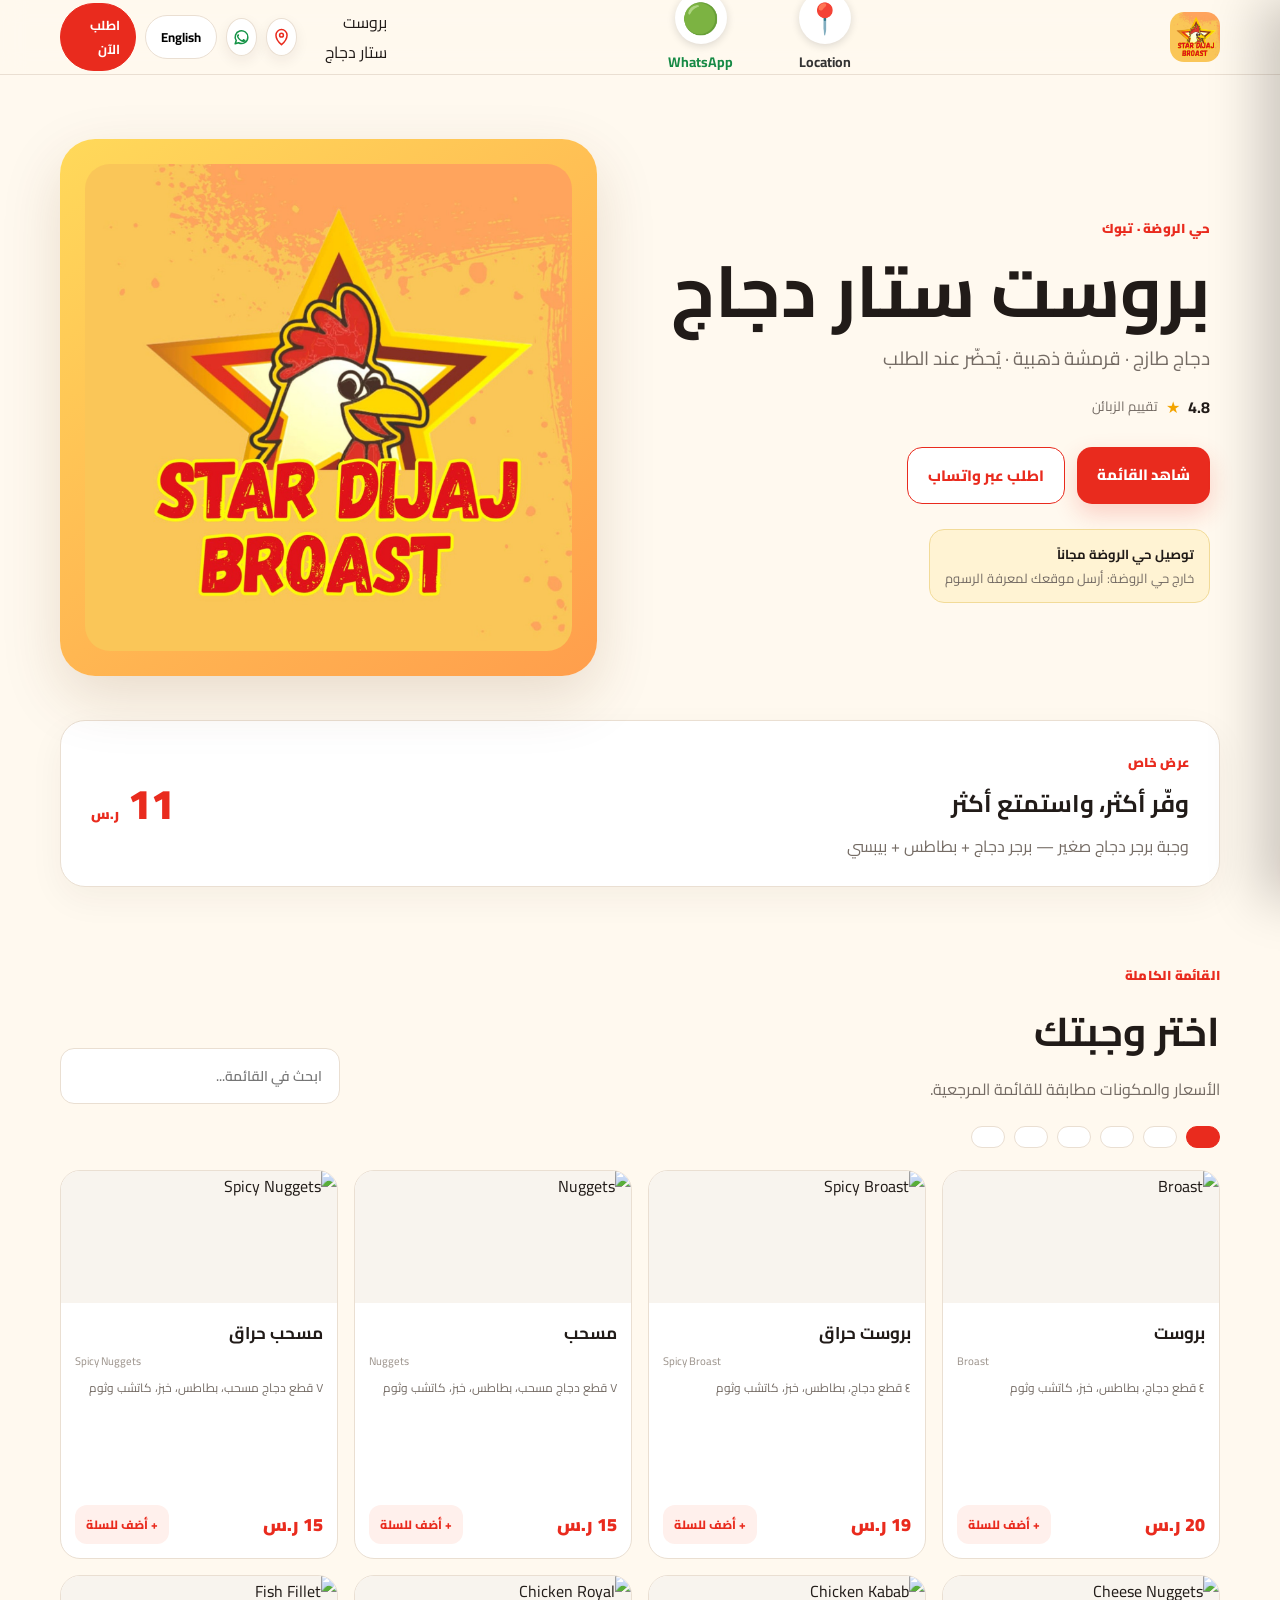
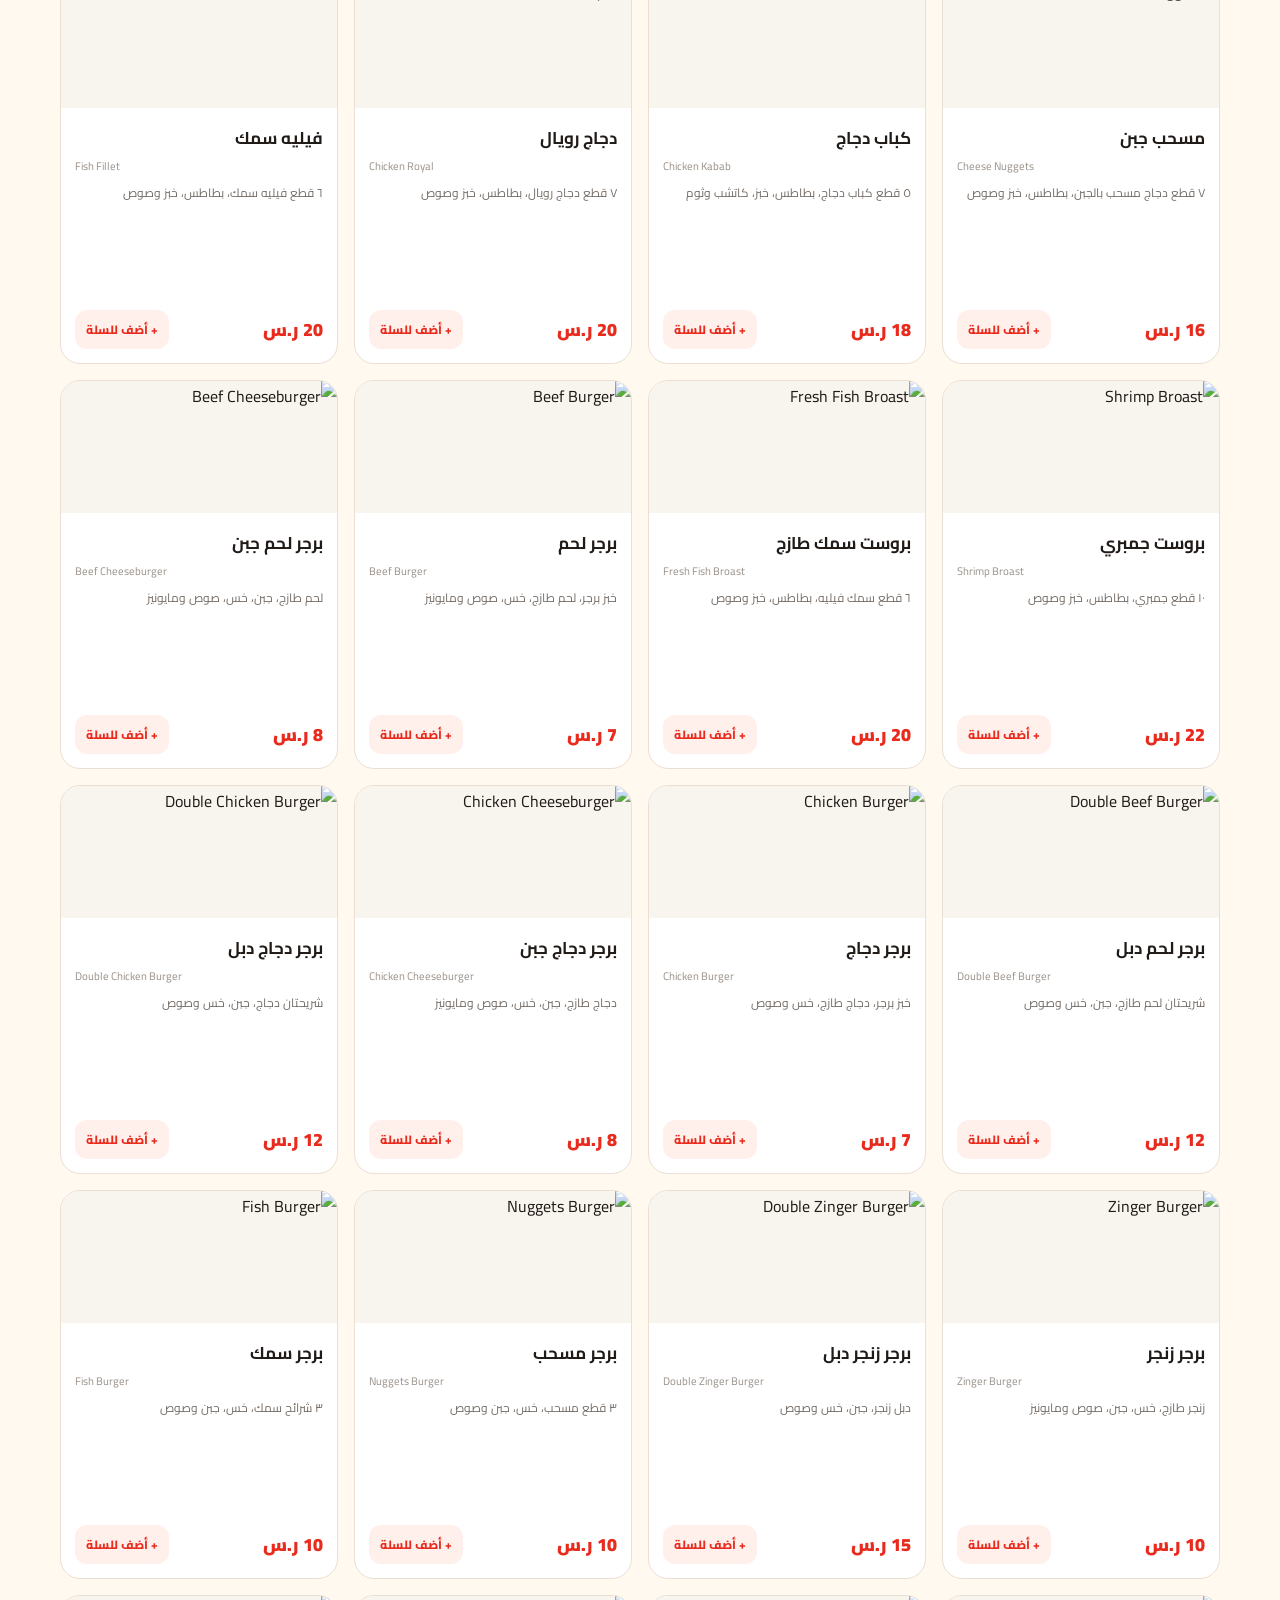
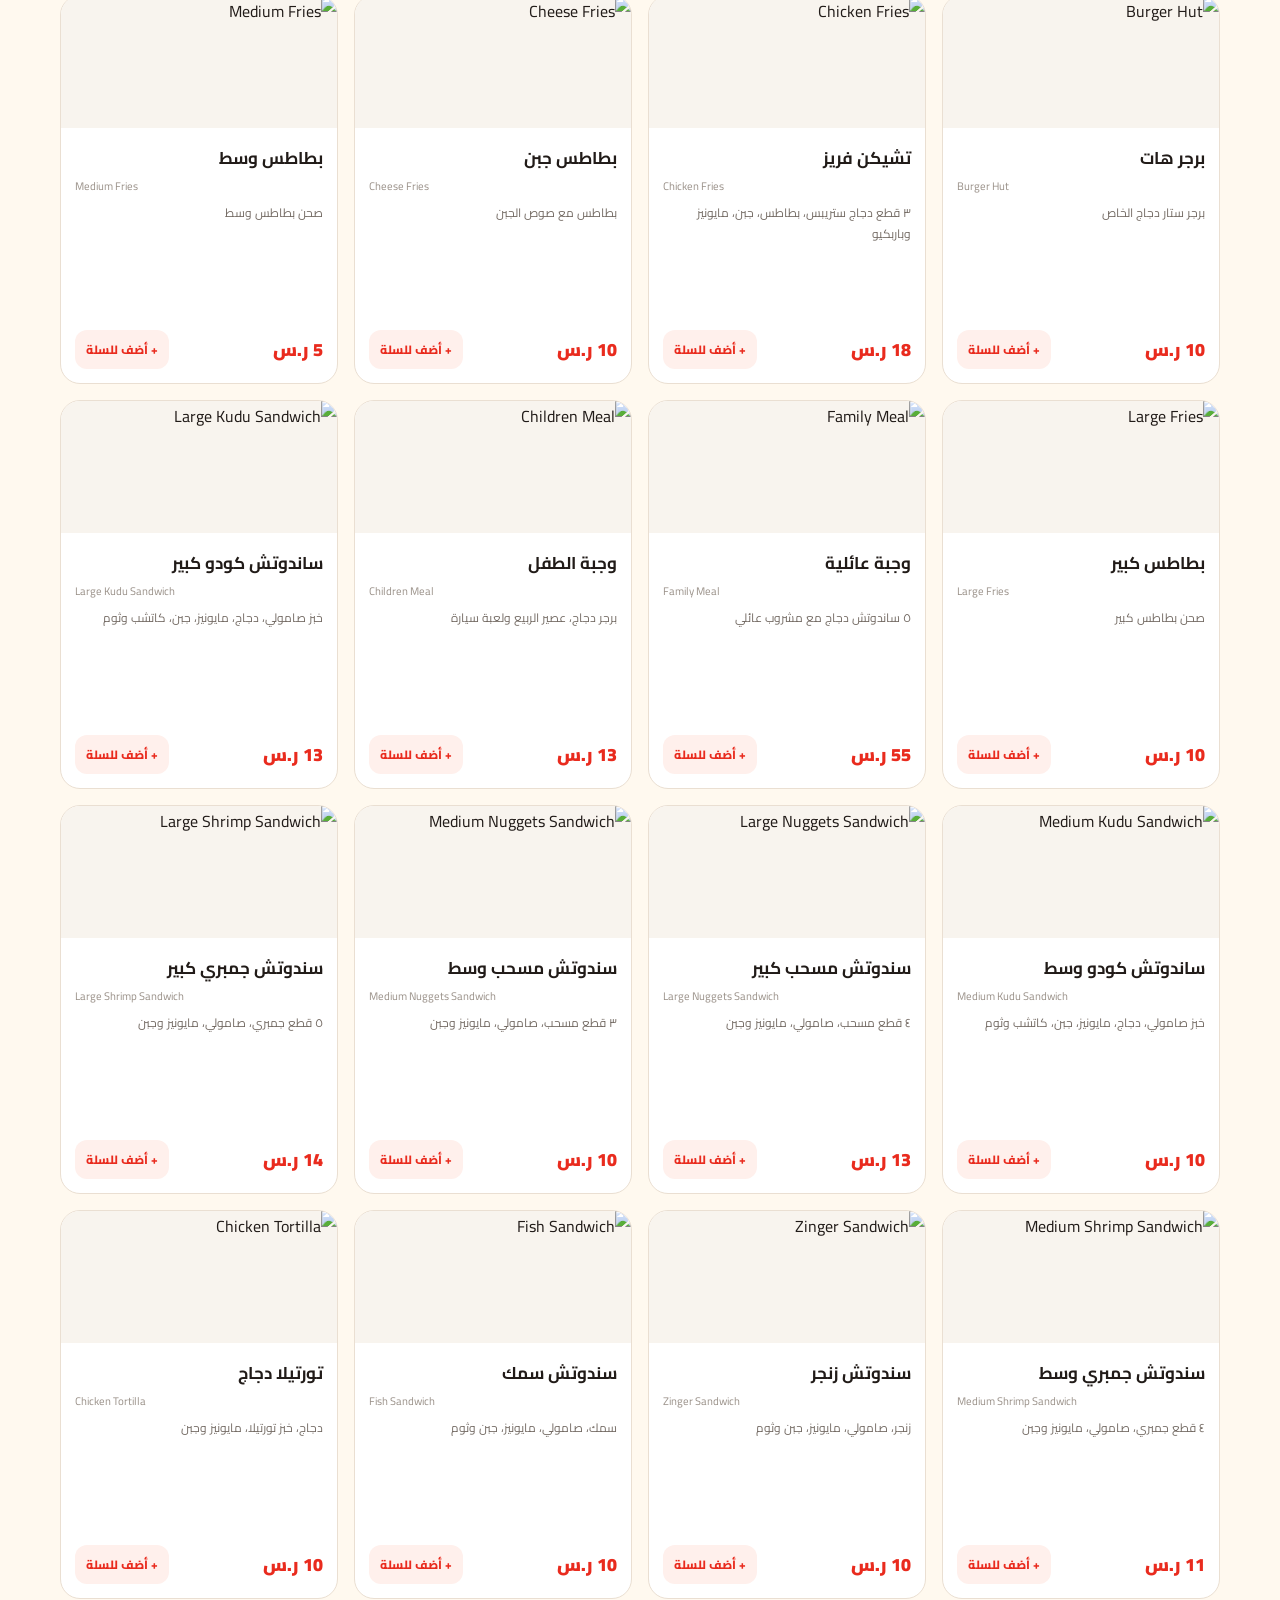
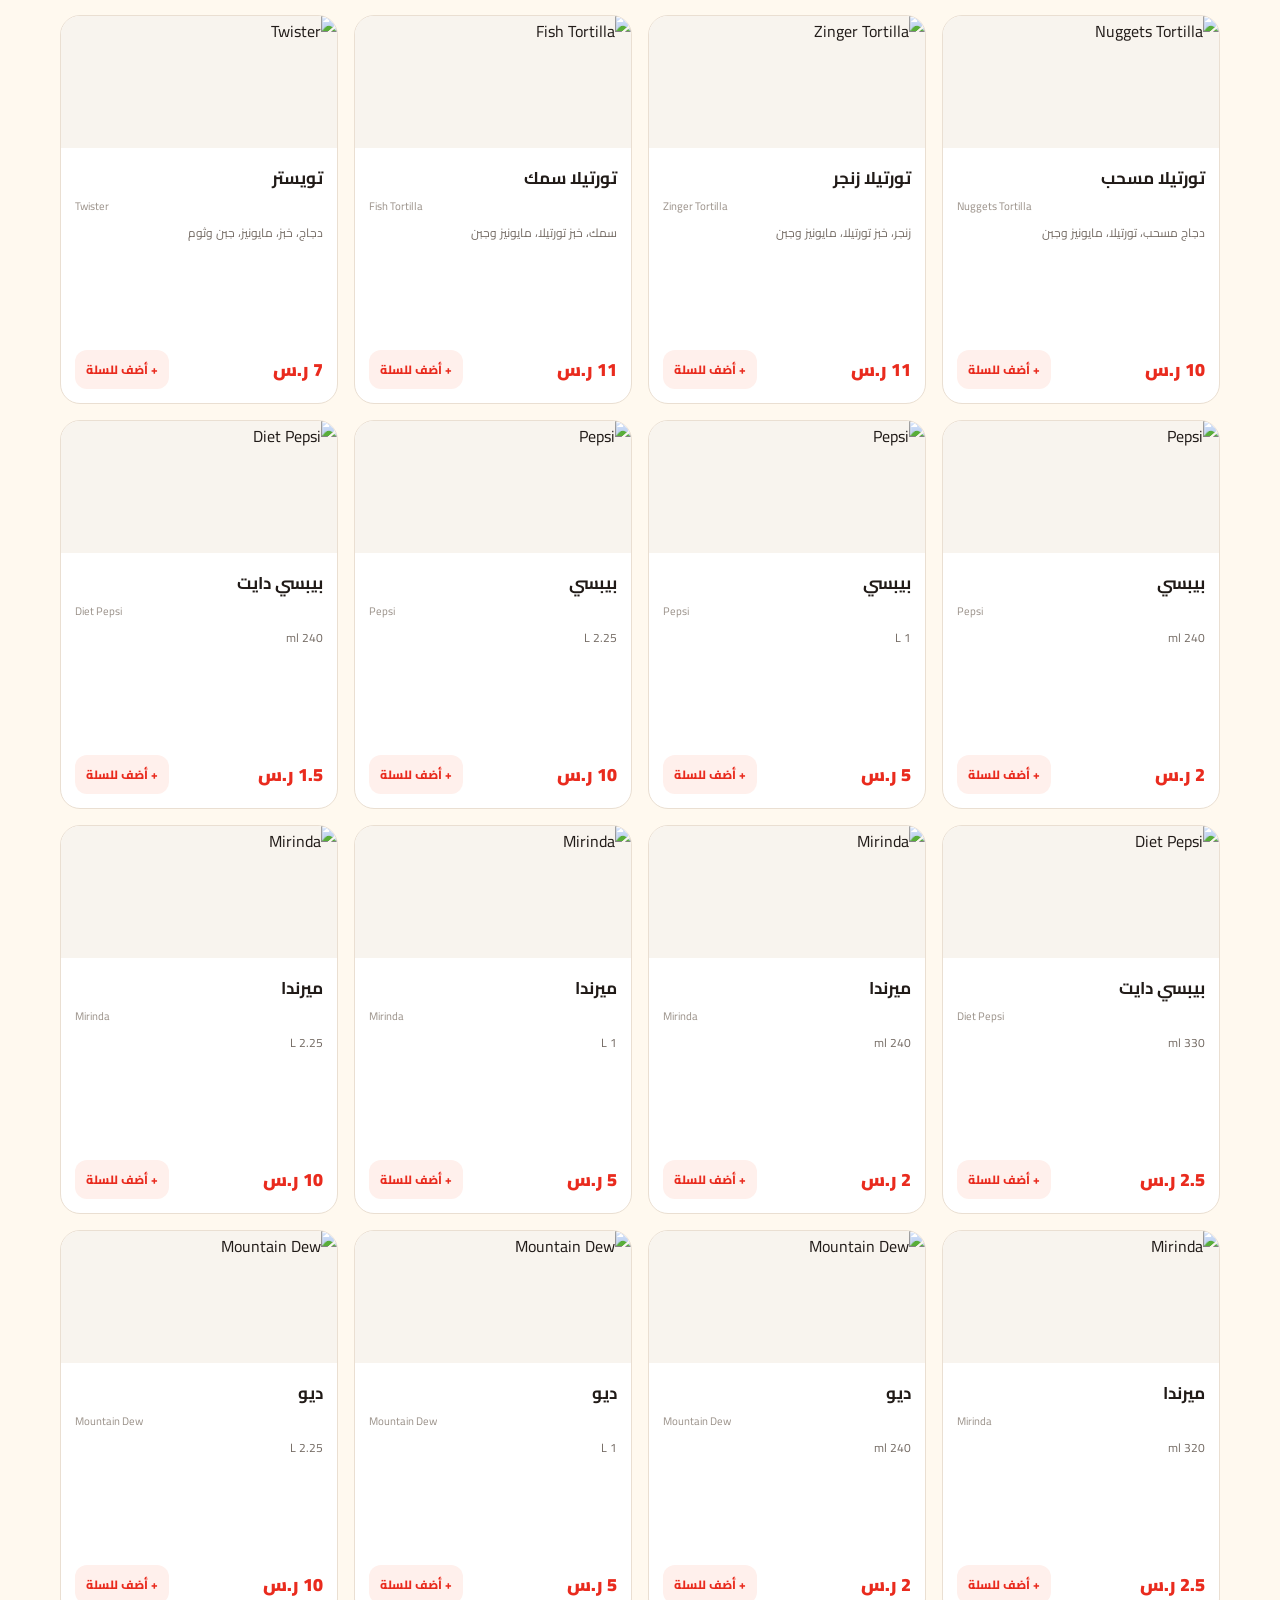
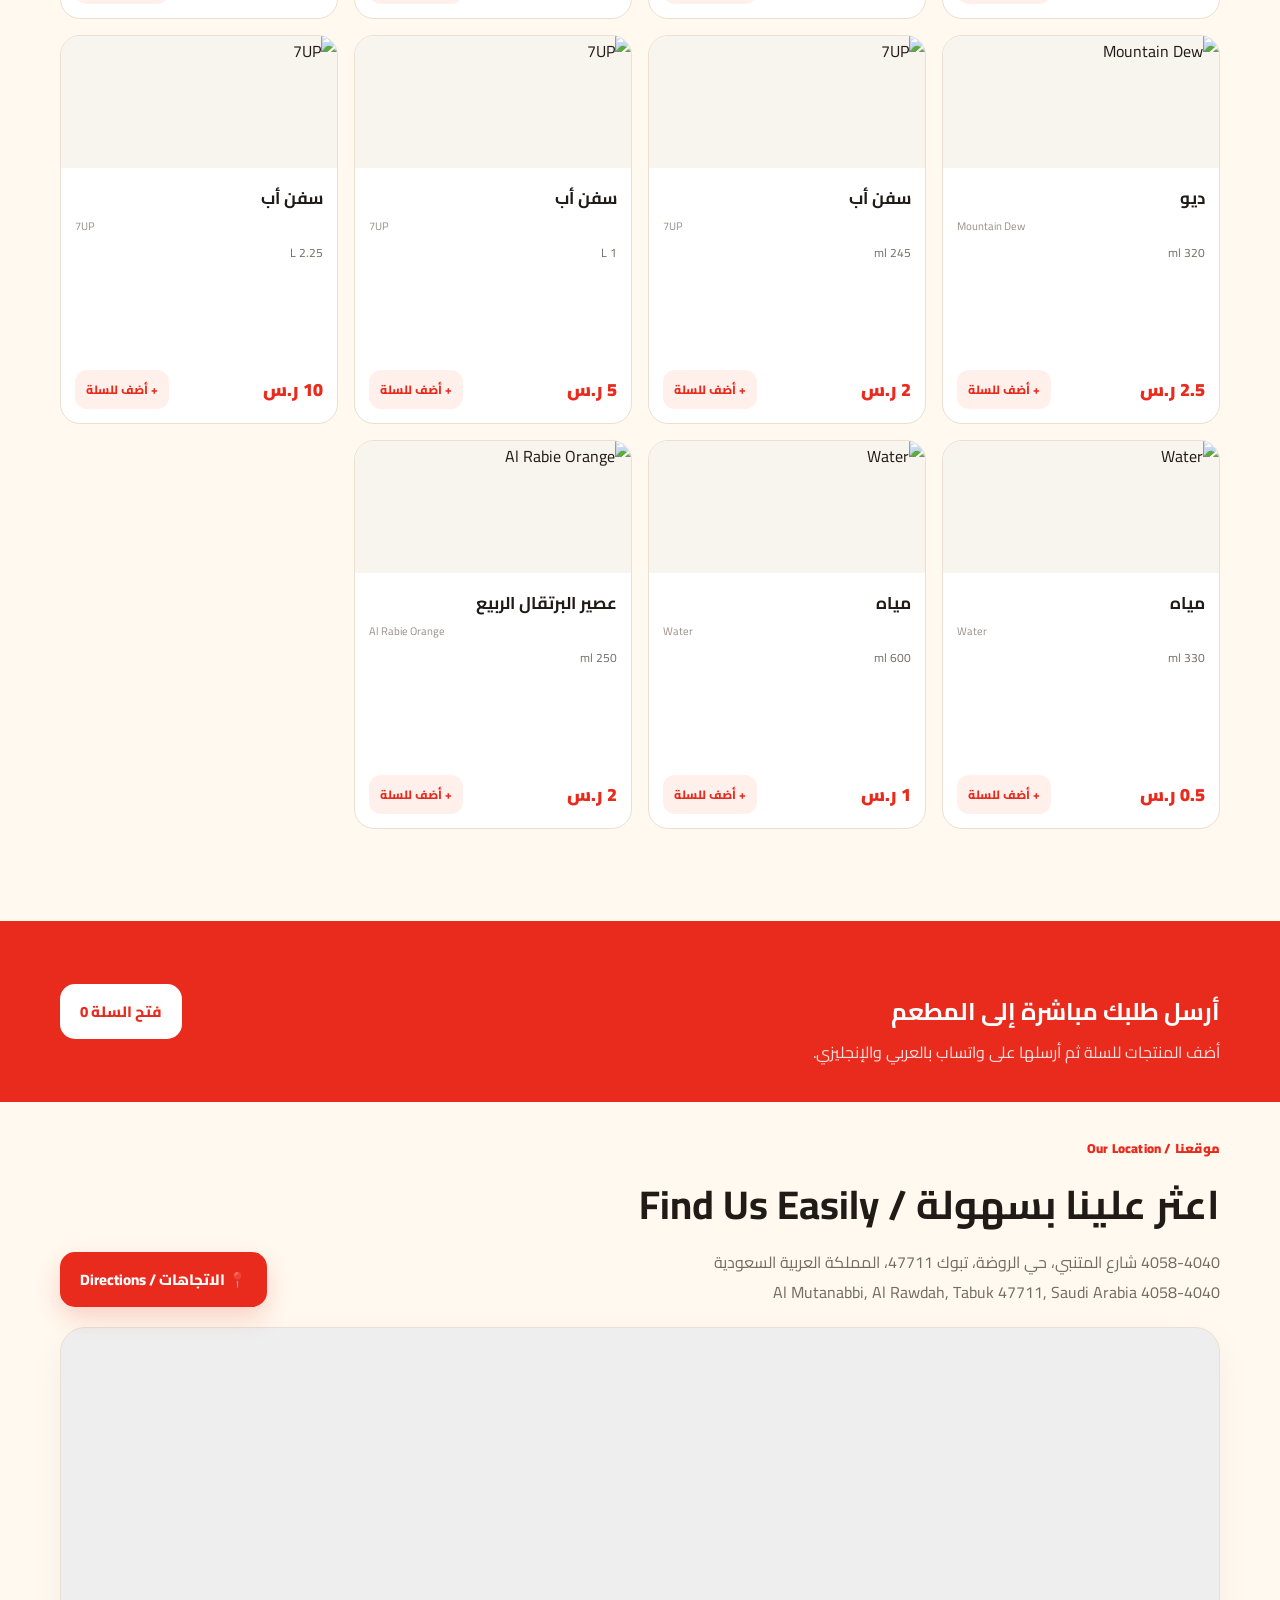
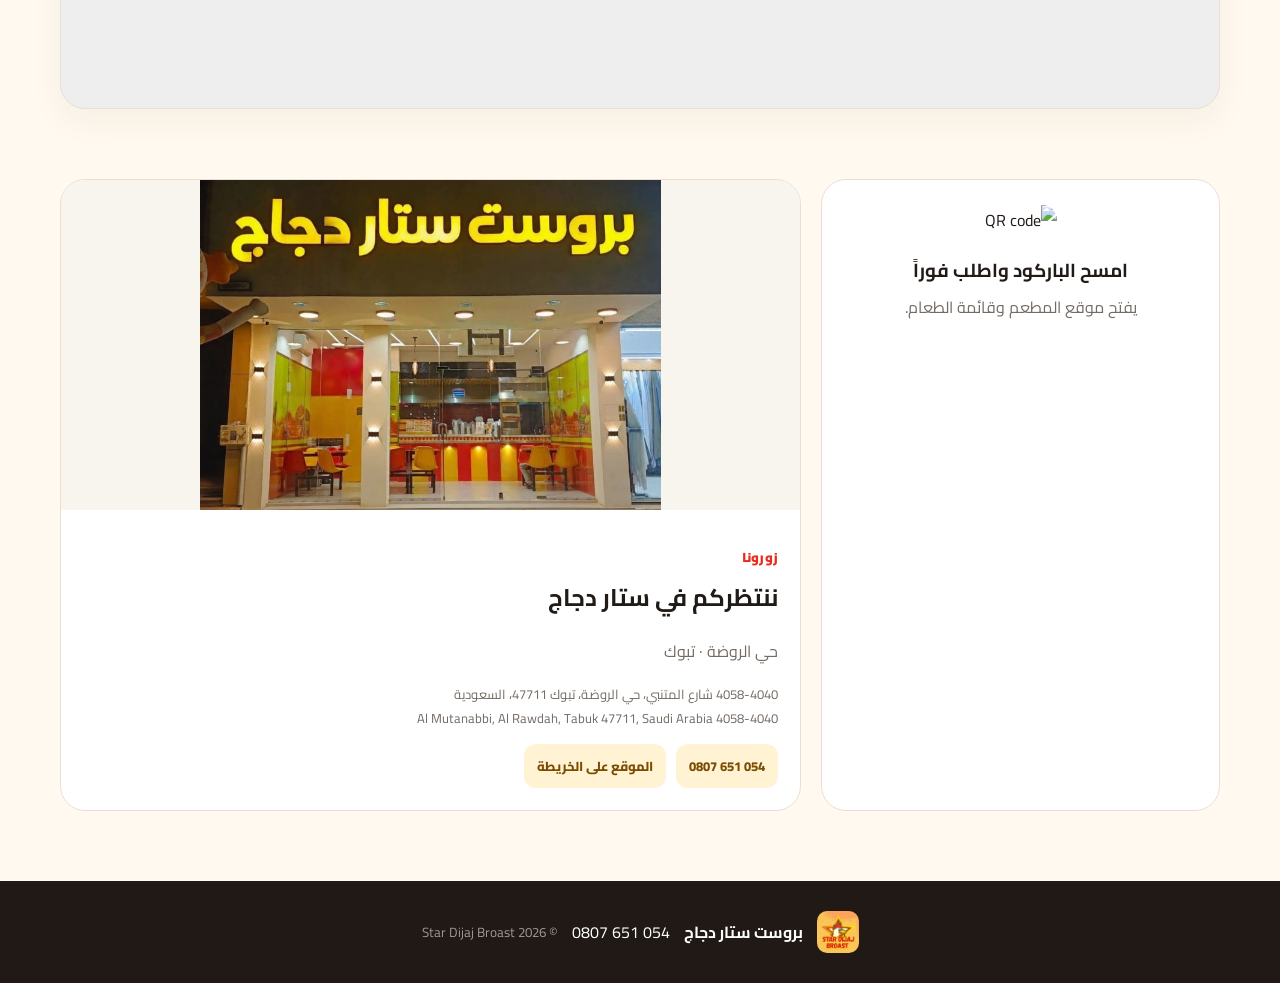
==== commit 8fc5c1d8: "Update index.html" ====
--- a/index.html
+++ b/index.html
@@ -1 +1,119 @@
-<!doctype html><html lang="en"><head><meta charset="utf-8"><meta name="viewport" content="width=device-width,initial-scale=1"><title>Star Dijaj Admin</title><script src="https://identity.netlify.com/v1/netlify-identity-widget.js"></script></head><body><script src="https://unpkg.com/decap-cms@^3.0.0/dist/decap-cms.js"></script></body></html>+<!doctype html>
+<html lang="ar" dir="rtl">
+<head>
+<meta charset="utf-8">
+<meta name="viewport" content="width=device-width,initial-scale=1">
+<title>بروست ستار دجاج | Star Dijaj Broast</title>
+<meta name="description" content="بروست ستار دجاج — طازج، مقرمش ولذيذ. حي الروضة، تبوك.">
+<link rel="preconnect" href="https://fonts.googleapis.com">
+<link rel="preconnect" href="https://fonts.gstatic.com" crossorigin>
+<link href="https://fonts.googleapis.com/css2?family=Cairo:wght@400;600;700;800;900&display=swap" rel="stylesheet">
+<link rel="stylesheet" href="style.css">
+</head>
+<body>
+<header class="top">
+  <div class="nav wrap">
+    <a class="brand" href="#home"><img src="assets/logo.jpg" alt="Star Dijaj Broast">
+<div class="logo-quick-actions" aria-label="Quick actions">
+  <a class="logo-quick-action" href="https://www.google.com/maps/search/?api=1&query=Star+Dijaj+Broast,+4058-4040+Al+Mutanabbi,+Arrwadhah,+Tabuk+47711" target="_blank" rel="noopener" aria-label="Location">
+    <span class="logo-action-icon location-icon">📍</span>
+    <span>Location</span>
+  </a>
+  <a class="logo-quick-action whatsapp-quick" href="https://wa.me/966546510807" target="_blank" rel="noopener" aria-label="WhatsApp">
+    <span class="logo-action-icon whatsapp-icon">🟢</span>
+    <span>WhatsApp</span>
+  </a>
+</div><span>بروست ستار دجاج</span></a>
+    <div class="nav-actions">
+      <a class="icon-link location-icon" href="https://www.google.com/maps/search/?api=1&query=Star+Dijaj+Broast,+4058-4040+Al+Mutanabbi,+Arrwadhah,+Tabuk+47711" target="_blank" rel="noopener" aria-label="الموقع / Location" title="الموقع / Location">
+        <svg viewBox="0 0 24 24" aria-hidden="true"><path d="M12 21s7-6.1 7-12A7 7 0 1 0 5 9c0 5.9 7 12 7 12Z"/><circle cx="12" cy="9" r="2.4"/></svg>
+      </a>
+      <a class="icon-link whatsapp-icon" href="https://wa.me/966546510807" target="_blank" rel="noopener" aria-label="واتساب / WhatsApp" title="واتساب / WhatsApp">
+        <svg viewBox="0 0 24 24" aria-hidden="true"><path d="M20 11.6a8 8 0 0 1-11.8 7L4 20l1.4-4.1A8 8 0 1 1 20 11.6Z"/><path d="M9.2 8.3c-.2-.4-.4-.4-.7-.4h-.6c-.2 0-.5.1-.7.4-.2.3-.9.9-.9 2.1s.9 2.4 1 2.6c.1.2 1.8 2.9 4.5 3.9 2.2.9 2.7.7 3.2.7.5-.1 1.7-.7 1.9-1.3.2-.6.2-1.1.1-1.2-.1-.1-.3-.2-.6-.3l-1.8-.9c-.3-.1-.5-.1-.7.2l-.7.9c-.2.2-.4.3-.7.1-.4-.2-1.4-.5-2.6-1.6-1-.9-1.6-2-1.8-2.3-.2-.3 0-.5.2-.7l.5-.6c.2-.2.2-.4.1-.6l-.4-1Z"/></svg>
+      </a>
+      <button id="langBtn" class="ghost">EN</button>
+      <a class="pill dark" href="#menu">اطلب الآن</a>
+    </div>
+  </div>
+</header>
+
+<main id="home">
+<section class="hero wrap">
+  <div class="hero-copy">
+    <span class="eyebrow">حي الروضة · تبوك</span>
+    <h1>بروست ستار دجاج</h1>
+    <p>دجاج طازج · قرمشة ذهبية · يُحضّر عند الطلب</p>
+    <div class="hero-rating"><b>4.8</b><span>★</span><small>تقييم الزبائن</small></div>
+    <div class="hero-buttons">
+      <a class="btn primary" href="#menu">شاهد القائمة</a>
+      <a class="btn outline" href="https://wa.me/966546510807" target="_blank">اطلب عبر واتساب</a>
+    </div>
+    <div class="delivery"><b>توصيل حي الروضة مجاناً</b><br><span>خارج حي الروضة: أرسل موقعك لمعرفة الرسوم</span></div>
+  </div>
+  <div class="hero-art"><img src="assets/logo.jpg" alt="Star Dijaj logo"></div>
+</section>
+
+<section class="promo wrap">
+  <div><span class="eyebrow">عرض خاص</span><h2>وفّر أكثر، واستمتع أكثر</h2><p>وجبة برجر دجاج صغير — برجر دجاج + بطاطس + بيبسي</p></div>
+  <div class="promo-price">11 <small>ر.س</small></div>
+</section>
+
+<section id="menu" class="menu-section wrap">
+  <div class="section-head">
+    <div><span class="eyebrow">القائمة الكاملة</span><h2>اختر وجبتك</h2><p>الأسعار والمكونات مطابقة للقائمة المرجعية.</p></div>
+    <div class="search"><input id="search" placeholder="ابحث في القائمة..."></div>
+  </div>
+  <div class="tabs" id="tabs">
+    <button class="active" data-cat="all">الكل</button>
+    <button data-cat="broast">البروست</button>
+    <button data-cat="burger">البرجر</button>
+    <button data-cat="meals">الوجبات والبطاطس</button>
+    <button data-cat="sandwich">ساندوتش وتورتيلا</button>
+    <button data-cat="drinks">المشروبات</button>
+  </div>
+  <div id="grid" class="grid"></div>
+</section>
+
+<section class="order-banner">
+  <div class="wrap order-inner">
+    <div><span class="eyebrow">إتمام الطلب</span><h2>أرسل طلبك مباشرة إلى المطعم</h2><p>أضف المنتجات للسلة ثم أرسلها على واتساب بالعربي والإنجليزي.</p></div>
+    <button id="openCart" class="btn light">فتح السلة <span id="count">0</span></button>
+  </div>
+</section>
+
+<section class="map-section wrap">
+  <div class="section-head">
+    <div><span class="eyebrow">موقعنا / Our Location</span><h2>اعثر علينا بسهولة / Find Us Easily</h2>
+    <p>4058-4040 شارع المتنبي، حي الروضة، تبوك 47711، المملكة العربية السعودية<br>
+    4058-4040 Al Mutanabbi, Al Rawdah, Tabuk 47711, Saudi Arabia</p></div>
+    <a class="btn primary" href="https://www.google.com/maps/search/?api=1&query=Star+Dijaj+Broast,+4058-4040+Al+Mutanabbi,+Arrwadhah,+Tabuk+47711" target="_blank">📍 الاتجاهات / Directions</a>
+  </div>
+  <div class="map-frame">
+    <iframe title="Star Dijaj Broast location" src="https://www.google.com/maps?q=Star%20Dijaj%20Broast%2C%204058-4040%20Al%20Mutanabbi%2C%20Arrwadhah%2C%20Tabuk%2047711&output=embed" loading="lazy"></iframe>
+  </div>
+</section>
+
+<section class="location wrap">
+  <div class="qr-card">
+    <img src="https://stardijaj.store/assets/delivery-qr-BiIwGq3Q.jpg" alt="QR code">
+    <div><h3>امسح الباركود واطلب فوراً</h3><p>يفتح موقع المطعم وقائمة الطعام.</p></div>
+  </div>
+  <div class="store-card">
+    <img src="assets/storefront.jpg" alt="واجهة مطعم ستار دجاج">
+    <div class="store-copy"><span class="eyebrow">زورونا</span><h2>ننتظركم في ستار دجاج</h2><p>حي الروضة · تبوك</p><p class="address">4058-4040 شارع المتنبي، حي الروضة، تبوك 47711، السعودية<br>4058-4040 Al Mutanabbi, Al Rawdah, Tabuk 47711, Saudi Arabia</p><div class="links"><a href="https://wa.me/966546510807" target="_blank">054 651 0807</a><a href="https://maps.google.com/?q=Star+Dijaj+Broast-+ستار+دجاج+بروست,+4058-4040+Al+Mutanabbi,+Arrwadhah,+Tabuk+47711" target="_blank">الموقع على الخريطة</a></div></div>
+  </div>
+</section>
+
+<footer><img src="assets/logo.jpg" alt=""><b>بروست ستار دجاج</b><span>054 651 0807</span><small>© 2026 Star Dijaj Broast</small></footer>
+</main>
+
+<aside id="cart" class="cart">
+  <div class="cart-head"><h3>سلة طلبك</h3><button id="closeCart">×</button></div>
+  <div id="cartItems" class="cart-items"></div>
+  <div class="cart-foot"><div><span>الإجمالي</span><b id="total">0 ر.س</b></div><button id="whatsapp" class="btn primary full">إرسال الطلب عبر واتساب</button></div>
+</aside>
+<div id="overlay"></div>
+
+<script src="script.js"></script>
+</body>
+</html>
--- a/style.css
+++ b/style.css
@@ -0,0 +1,50 @@
+
+:root{--red:#e92b1e;--yellow:#ffd24a;--orange:#ff8c24;--ink:#211b18;--cream:#fff9ef;--muted:#746b64;--line:#eadfd2}
+*{box-sizing:border-box}html{scroll-behavior:smooth}body{margin:0;font-family:Cairo,Arial,sans-serif;background:var(--cream);color:var(--ink)}a{text-decoration:none;color:inherit}.wrap{width:min(1160px,92%);margin:auto}.top{position:sticky;top:0;z-index:20;background:rgba(255,249,239,.94);backdrop-filter:blur(12px);border-bottom:1px solid var(--line)}.nav{height:74px;display:flex;align-items:center;justify-content:space-between;gap:20px}.brand{display:flex;align-items:center;gap:10px;font-weight:900}.brand img{width:50px;height:50px;border-radius:14px;object-fit:cover}.nav-actions{display:flex;gap:9px;align-items:center}.icon-link{width:38px;height:38px;border-radius:50%;display:grid;place-items:center;background:#fff;border:1px solid var(--line);box-shadow:0 5px 14px rgba(50,30,10,.07);transition:.2s}.icon-link svg{width:19px;height:19px;fill:none;stroke:currentColor;stroke-width:1.9;stroke-linecap:round;stroke-linejoin:round}.icon-link:hover{transform:translateY(-2px);box-shadow:0 8px 18px rgba(50,30,10,.12)}.location-icon{color:var(--red)}.whatsapp-icon{color:#159447}.whatsapp-icon svg path:nth-child(2){fill:currentColor;stroke:none}.whatsapp-icon svg path:first-child{stroke:currentColor}.whatsapp-icon svg circle{display:none}
+.ghost,.pill{border:1px solid var(--line);background:white;border-radius:999px;padding:9px 15px;font:700 13px Cairo;cursor:pointer}.pill.dark{background:var(--red);color:#fff;border-color:var(--red)}.hero{display:grid;grid-template-columns:1.05fr .95fr;gap:30px;align-items:center;padding:64px 0 44px}.hero-copy{padding:10px}.eyebrow{color:var(--red);font-weight:900;font-size:13px;letter-spacing:.2px}.hero h1{font-size:clamp(38px,6vw,72px);line-height:1.08;margin:10px 0}.hero p{font-size:19px;color:var(--muted);margin:0 0 16px}.hero-rating{display:flex;align-items:center;gap:8px}.hero-rating span{color:#f3a400}.hero-rating small{color:var(--muted)}.hero-buttons{display:flex;gap:12px;flex-wrap:wrap;margin:25px 0}.btn{border:0;border-radius:15px;padding:13px 20px;font:800 15px Cairo;cursor:pointer}.primary{background:var(--red);color:white;box-shadow:0 10px 25px rgba(233,43,30,.2)}.outline{border:1px solid var(--red);color:var(--red);background:#fff}.light{background:#fff;color:var(--red)}.delivery{background:#fff3d3;border:1px solid #f2db98;border-radius:15px;padding:12px 15px;display:inline-block;font-size:13px}.delivery span{color:var(--muted)}.hero-art{background:linear-gradient(145deg,#ffd95a,#ff9e4c);border-radius:35px;padding:25px;box-shadow:0 22px 60px rgba(103,57,10,.15);display:grid;place-items:center}.hero-art img{width:min(100%,500px);aspect-ratio:1/1;object-fit:cover;border-radius:25px}.promo{background:#fff;border:1px solid var(--line);border-radius:25px;padding:25px 30px;display:flex;align-items:center;justify-content:space-between;gap:20px;box-shadow:0 12px 35px rgba(50,30,10,.05)}.promo h2{margin:5px 0}.promo p{margin:0;color:var(--muted)}.promo-price{font-size:42px;font-weight:900;color:var(--red);white-space:nowrap}.promo-price small{font-size:14px}.menu-section{padding:72px 0}.section-head{display:flex;justify-content:space-between;gap:20px;align-items:end}.section-head h2{font-size:40px;margin:5px 0}.section-head p{color:var(--muted);margin:0}.search input{width:280px;padding:14px 17px;border:1px solid var(--line);border-radius:14px;font:600 14px Cairo;background:white}.tabs{display:flex;gap:9px;overflow:auto;padding:22px 0}.tabs button{white-space:nowrap;border:1px solid var(--line);background:#fff;border-radius:999px;padding:10px 16px;font:700 13px Cairo;cursor:pointer}.tabs button.active{background:var(--red);border-color:var(--red);color:#fff}.grid{display:grid;grid-template-columns:repeat(4,1fr);gap:16px}.card{background:#fff;border:1px solid var(--line);border-radius:20px;overflow:hidden;display:flex;flex-direction:column;min-width:0;transition:.2s}.card:hover{transform:translateY(-3px);box-shadow:0 14px 30px rgba(50,30,10,.08)}.card img{width:100%;height:210px;object-fit:contain;background:#f8f4ee}.card-body{padding:14px;display:flex;flex-direction:column;gap:7px;height:100%}.card h3{margin:0;font-size:17px}.en{font-size:11px;color:#9a9189}.desc{color:var(--muted);font-size:12px;line-height:1.7;min-height:42px}.card-bottom{display:flex;justify-content:space-between;align-items:center;margin-top:auto;gap:8px}.price{font-size:18px;font-weight:900;color:var(--red)}.add{background:#fff0ec;color:var(--red);border:0;border-radius:12px;padding:8px 11px;font:800 12px Cairo;cursor:pointer}.order-banner{background:var(--red);color:#fff;padding:35px 0;margin-top:20px}.order-inner{display:flex;justify-content:space-between;align-items:center;gap:20px}.order-banner h2{margin:3px 0}.order-banner p{margin:0;opacity:.85}.location{padding:70px 0;display:grid;grid-template-columns:.7fr 1.3fr;gap:20px}.qr-card,.store-card{background:#fff;border:1px solid var(--line);border-radius:25px;overflow:hidden}.qr-card{padding:25px;text-align:center}.qr-card img{width:100%;max-width:330px;border-radius:18px}.qr-card h3{margin-bottom:4px}.qr-card p{color:var(--muted);margin-top:0}.store-card img{width:100%;height:330px;object-fit:contain;background:#f8f4ee}.store-copy{padding:22px}.store-copy h2{margin:4px 0}.store-copy p{color:var(--muted)}.links{display:flex;gap:10px;flex-wrap:wrap}.links a{padding:10px 13px;background:#fff3d3;border-radius:12px;color:#7a4b00;font-weight:800;font-size:13px}footer{padding:30px 4%;background:#201916;color:#fff;display:flex;align-items:center;justify-content:center;gap:14px;flex-wrap:wrap}footer img{width:42px;height:42px;border-radius:10px;object-fit:cover}footer small{opacity:.55}.cart{position:fixed;top:0;right:-430px;width:min(430px,94vw);height:100vh;background:#fff;z-index:50;display:flex;flex-direction:column;transition:.3s;box-shadow:-20px 0 50px rgba(0,0,0,.2)}.cart.open{right:0}.cart-head{padding:20px;border-bottom:1px solid var(--line);display:flex;justify-content:space-between}.cart-head button{border:0;background:#f3eee8;border-radius:50%;width:34px;height:34px;font-size:24px}.cart-items{padding:15px;overflow:auto;flex:1}.cart-row{display:grid;grid-template-columns:56px 1fr auto;gap:10px;align-items:center;padding:10px 0;border-bottom:1px solid #eee}.cart-row img{width:56px;height:56px;border-radius:12px;object-fit:contain;background:#f8f4ee}.qty{display:flex;gap:7px;align-items:center;margin-top:4px}.qty button{border:1px solid var(--line);background:#fff;border-radius:7px;width:25px;height:25px}.cart-foot{padding:17px;border-top:1px solid var(--line)}.cart-foot>div{display:flex;justify-content:space-between;margin-bottom:12px}.full{width:100%}#overlay{display:none;position:fixed;inset:0;background:rgba(0,0,0,.45);z-index:40}#overlay.show{display:block}@media(max-width:900px){.hero{grid-template-columns:1fr}.hero-art{order:-1}.grid{grid-template-columns:repeat(2,1fr)}.location{grid-template-columns:1fr}.section-head{align-items:stretch;flex-direction:column}.search input{width:100%}}@media(max-width:560px){.nav{height:64px}.brand span{display:none}.hero{padding-top:28px}.hero h1{font-size:42px}.promo{padding:18px;align-items:flex-start}.promo-price{font-size:30px}.grid{grid-template-columns:1fr}.card img{height:230px}.order-inner{flex-direction:column;align-items:flex-start}.store-card img{height:280px}}
+
+.en{display:block;direction:ltr;font-size:11px;color:#9a9189;margin-top:2px}
+[dir="ltr"] .hero-copy,[dir="ltr"] .card-body,[dir="ltr"] .store-copy{text-align:left}
+[dir="ltr"] .hero-buttons,[dir="ltr"] .links{justify-content:flex-start}
+[dir="ltr"] .brand{direction:ltr}
+[dir="ltr"] .tabs{direction:ltr}
+
+.map-section{padding:30px 0 0}.map-frame{margin-top:20px;border:1px solid var(--line);border-radius:25px;overflow:hidden;background:#eee;box-shadow:0 12px 35px rgba(50,30,10,.05)}.map-frame iframe{display:block;width:100%;height:380px;border:0}.address{color:var(--muted);font-size:13px;line-height:1.9}
+
+/* Quick actions directly below the main logo */
+.logo-quick-actions{
+  display:flex;
+  justify-content:center;
+  align-items:flex-start;
+  gap:32px;
+  margin:10px auto 18px;
+  width:100%;
+}
+.logo-quick-action{
+  display:flex;
+  flex-direction:column;
+  align-items:center;
+  gap:5px;
+  min-width:92px;
+  text-decoration:none;
+  font-size:14px;
+  font-weight:700;
+}
+.logo-action-icon{
+  width:52px;
+  height:52px;
+  border-radius:50%;
+  display:flex;
+  align-items:center;
+  justify-content:center;
+  font-size:30px;
+  background:#fff;
+  box-shadow:0 2px 9px rgba(0,0,0,.14);
+}
+.logo-quick-action span:last-child{color:#333}
+.whatsapp-quick span:last-child{color:#168a45}
+@media(max-width:480px){
+  .logo-quick-actions{gap:22px;margin-top:8px}
+  .logo-action-icon{width:50px;height:50px;font-size:29px}
+  .logo-quick-action{font-size:13px;min-width:84px}
+}
